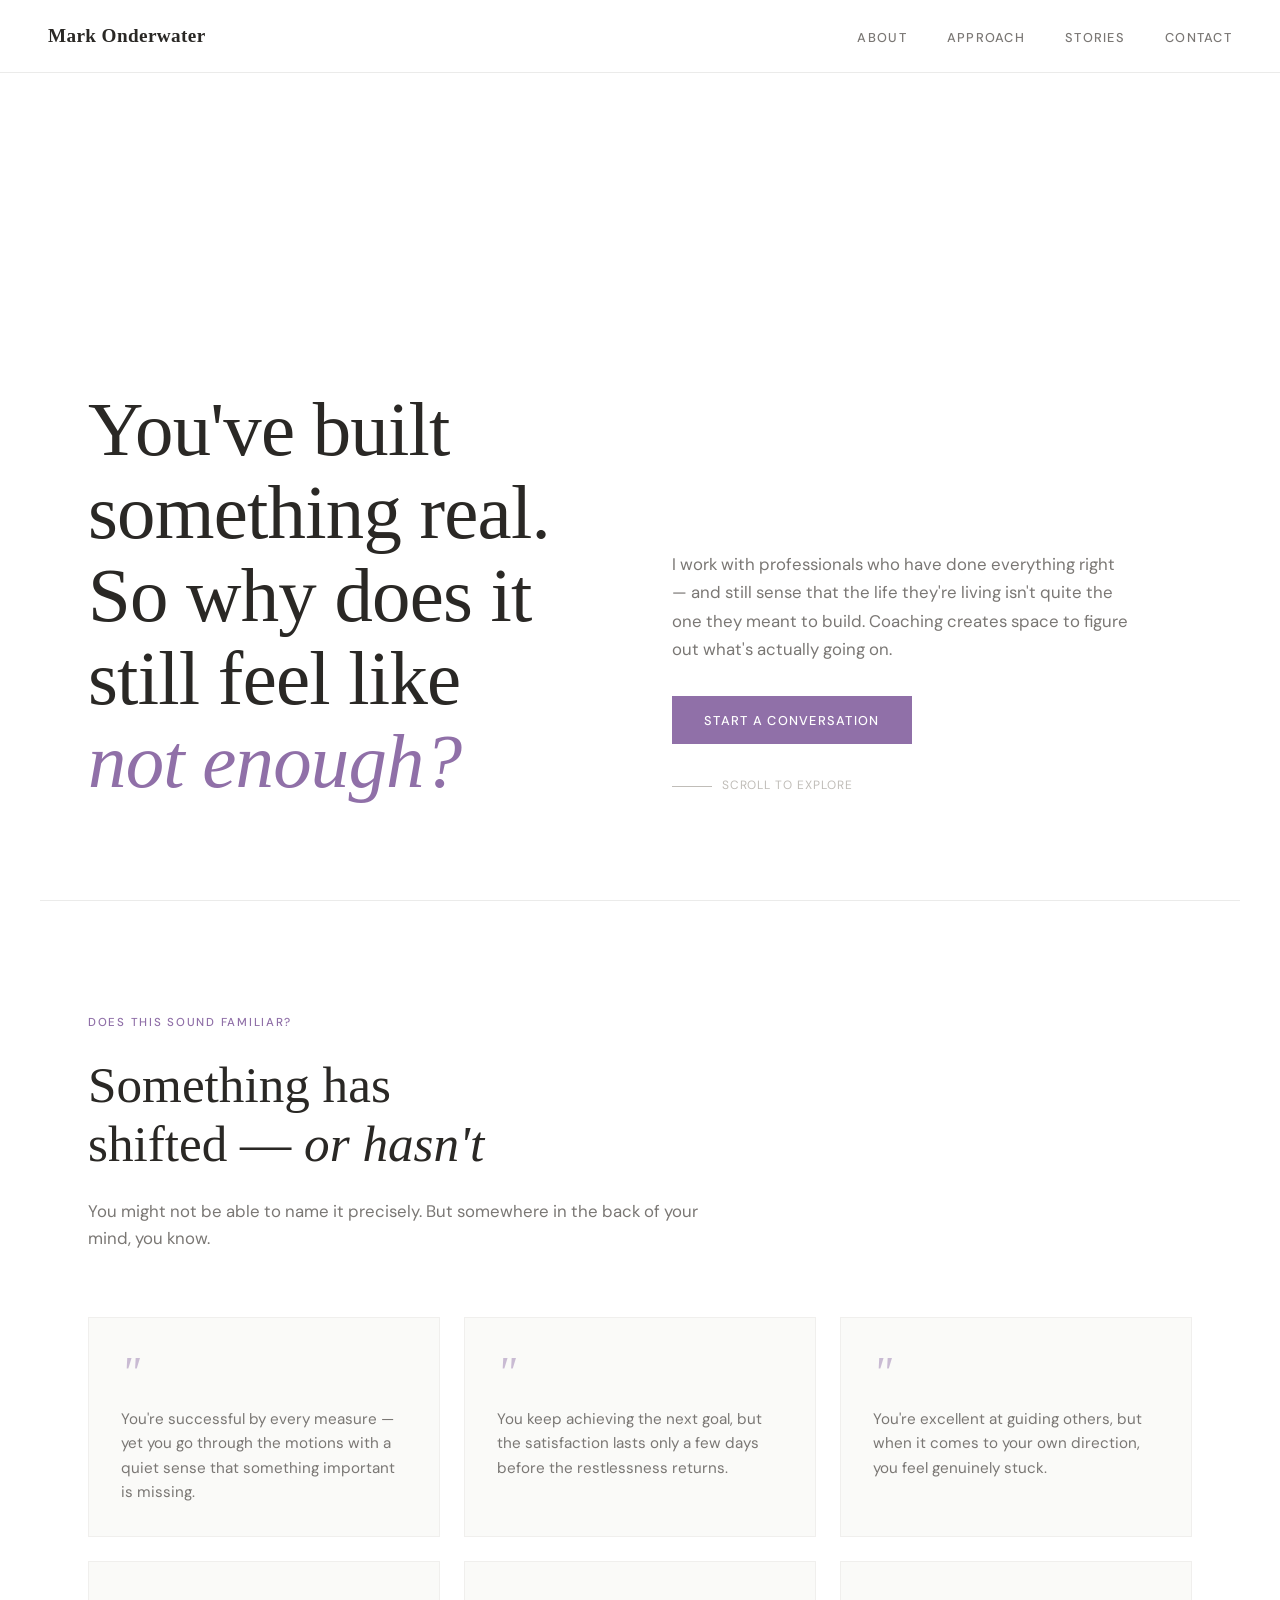
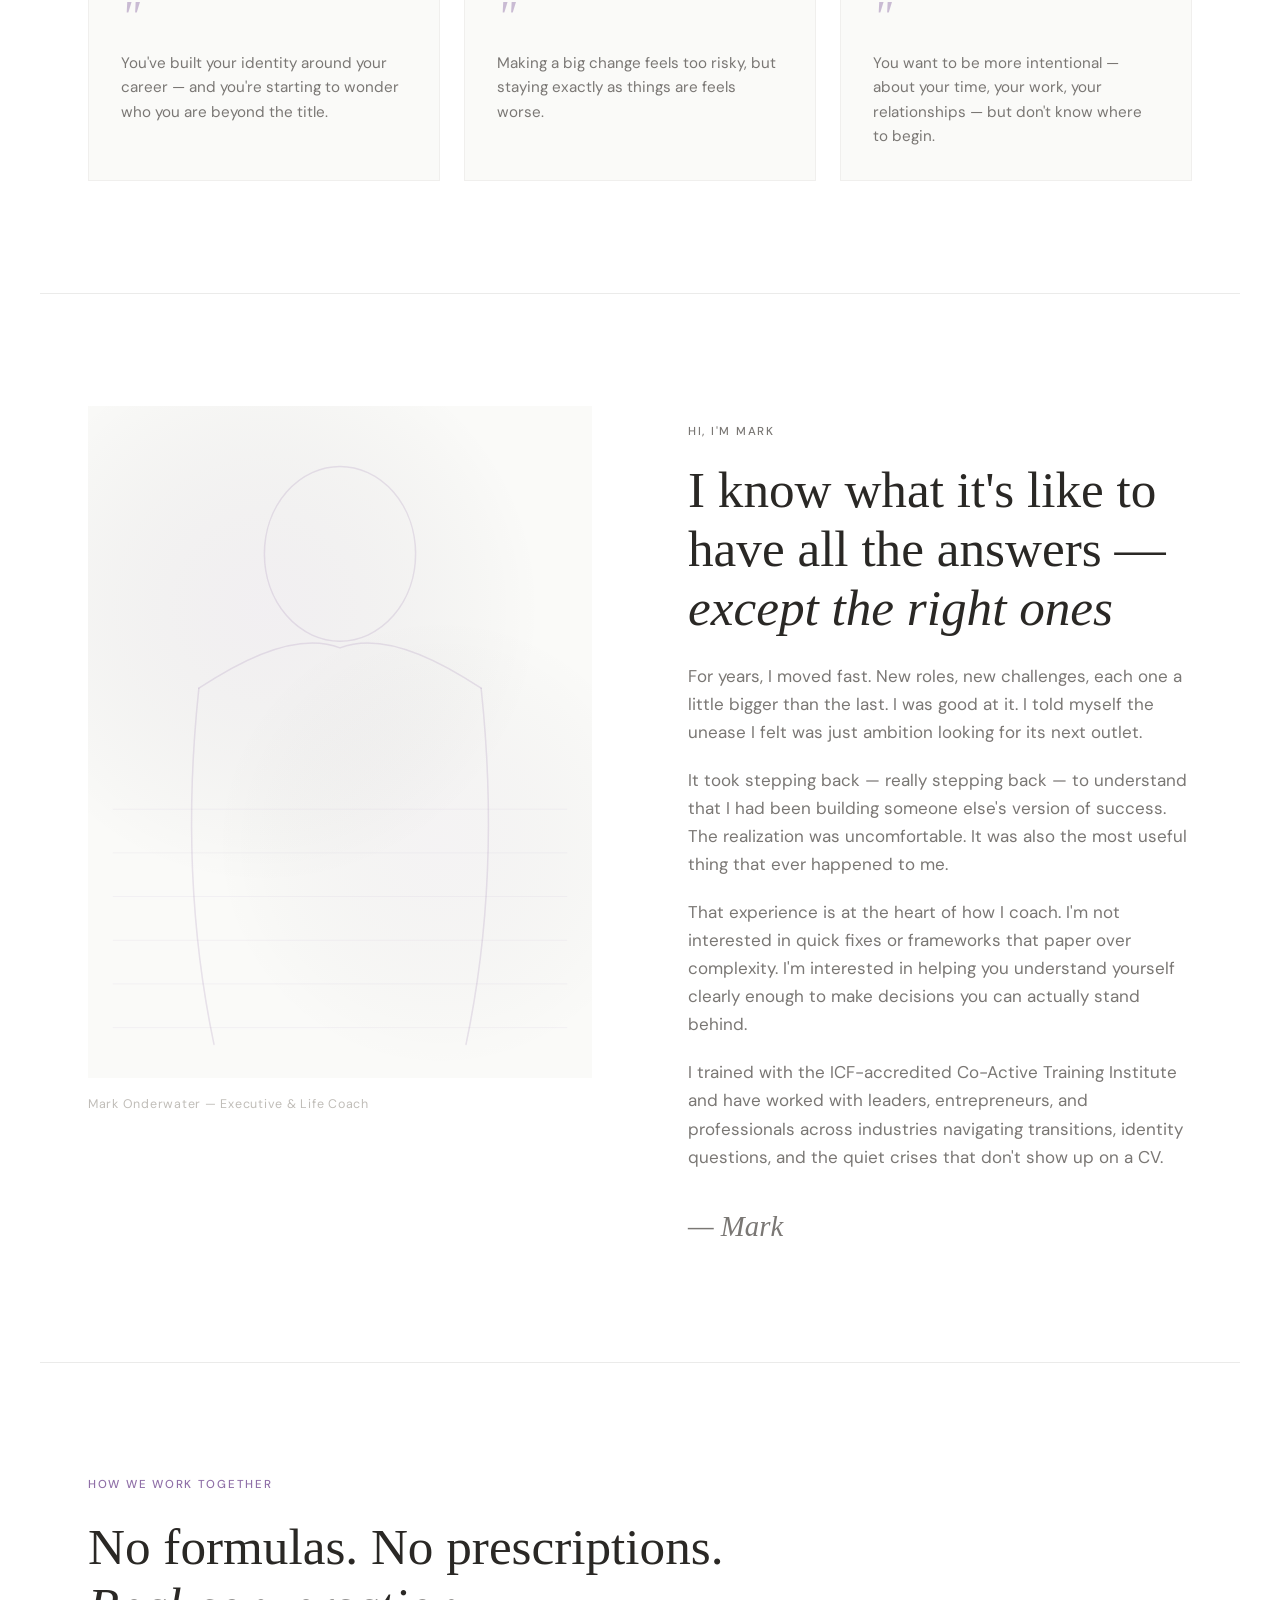
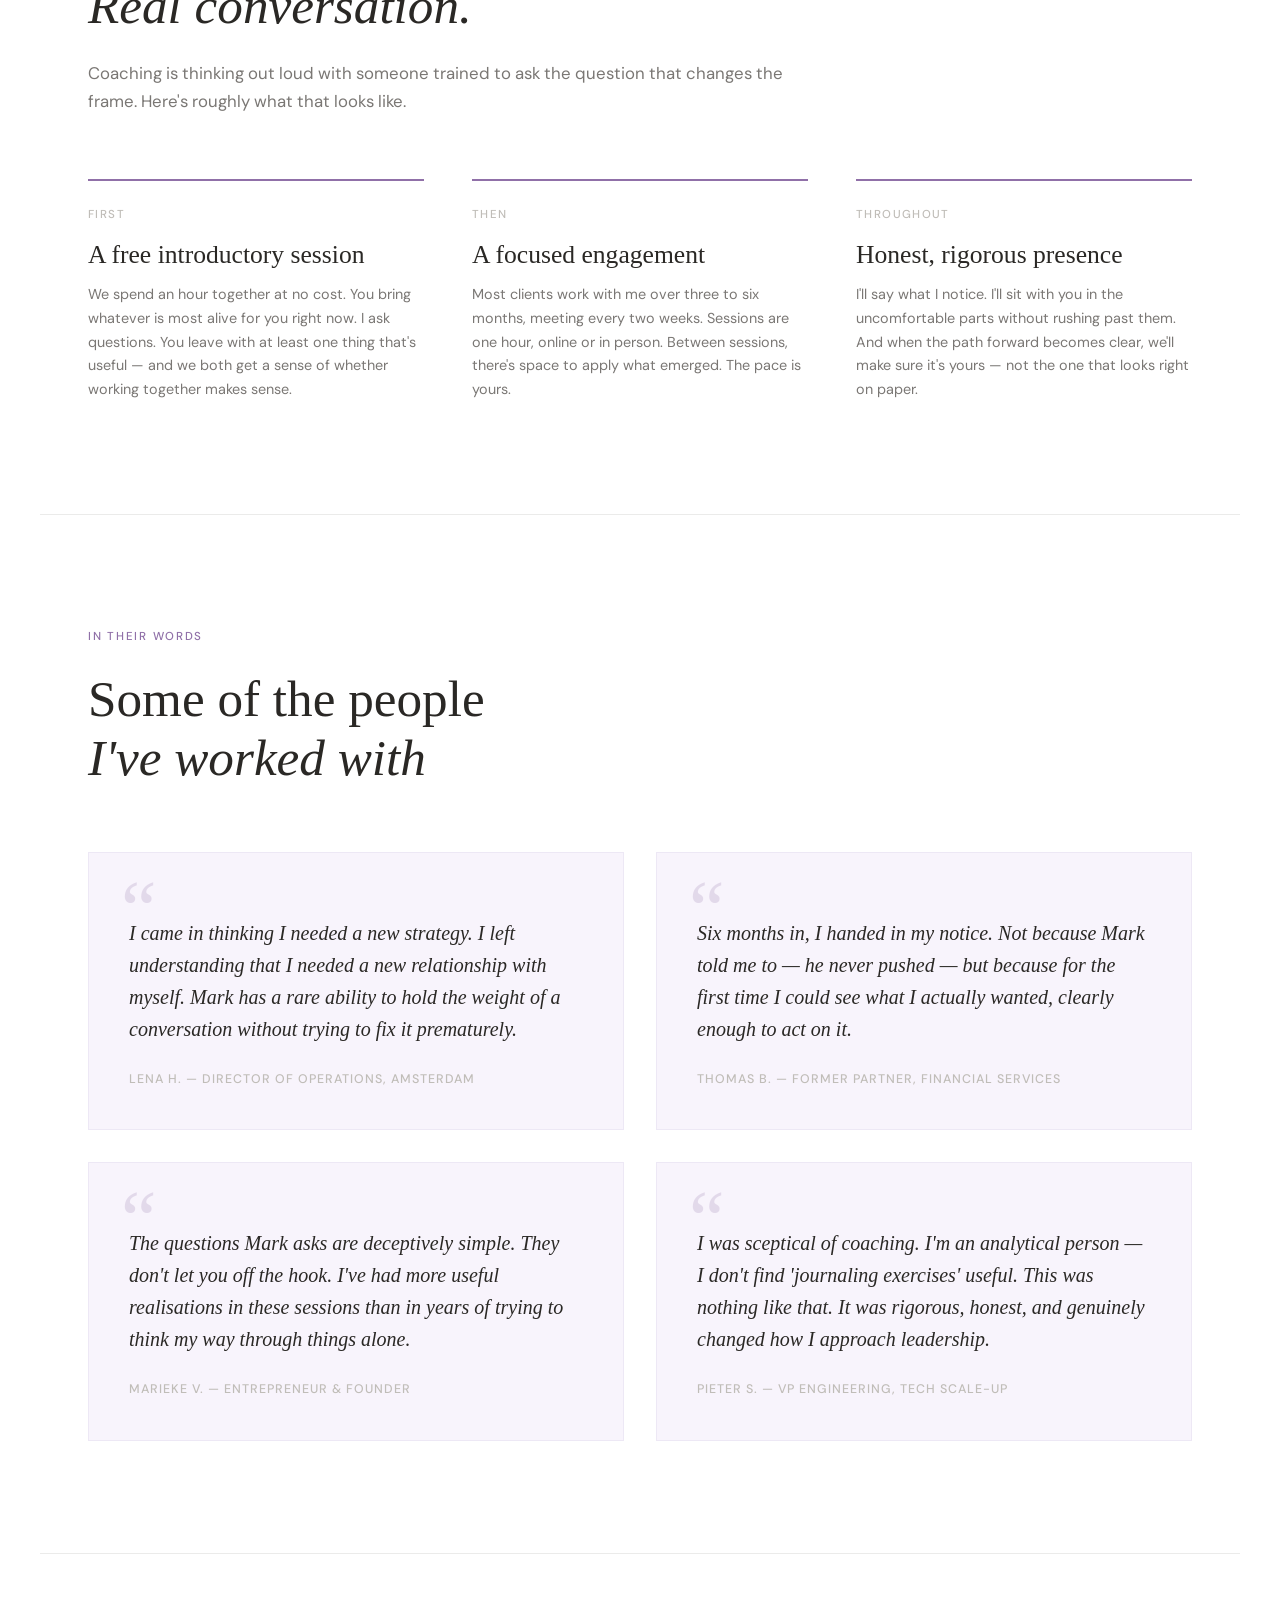
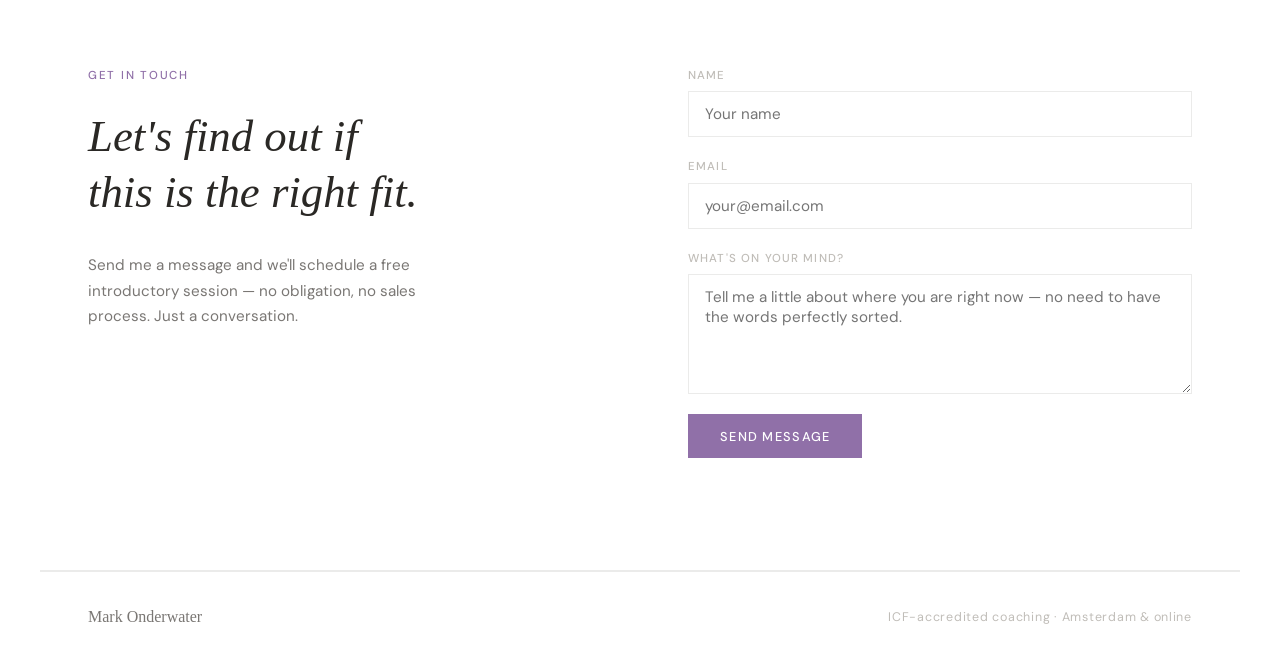
==== index.html @ 304bc6f8 "first version" ====
<!DOCTYPE html>
<html lang="en">
<head>
  <meta charset="UTF-8">
  <meta name="viewport" content="width=device-width, initial-scale=1.0">
  <title>Mark Onderwater Coaching</title>
  <link rel="preconnect" href="https://fonts.googleapis.com">
  <link rel="preconnect" href="https://fonts.gstatic.com" crossorigin>
  <link rel="stylesheet" href="https://fonts.googleapis.com/css2?family=Cormorant+Garant:ital,wght@0,400;0,500;0,600;1,400;1,600&family=DM+Sans:wght@300;400;500&display=swap">

  <style>
    :root {
      --bg: #FFFFFF;
      --surface: #FFFFFF;
      --text: #2A2825;
      --text-soft: #7A7774;
      --muted: #C0BDB8;
      --accent: #9070A8;
      --accent-pale: #F8F4FC;
      --rule: #EBEBEA;
      --card-bg: #FAFAF8;
    }

    @media (prefers-color-scheme: dark) {
      :root:not([data-theme="light"]) {
        --bg: #17141A;
        --surface: #201C25;
        --text: #F0EDE8;
        --text-soft: #B8B4B0;
        --muted: #7A7680;
        --accent: #B08EC8;
        --accent-pale: #2A2030;
        --rule: #302C36;
        --card-bg: #211D26;
      }
    }

    :root[data-theme="dark"] {
      --bg: #17141A;
      --surface: #201C25;
      --text: #F0EDE8;
      --text-soft: #B8B4B0;
      --muted: #7A7680;
      --accent: #B08EC8;
      --accent-pale: #2A2030;
      --rule: #302C36;
      --card-bg: #211D26;
    }

    *, *::before, *::after { box-sizing: border-box; margin: 0; padding: 0; }

    html { scroll-behavior: smooth; }

    body {
      background: var(--bg);
      color: var(--text);
      font-family: 'DM Sans', system-ui, sans-serif;
      font-size: 17px;
      line-height: 1.65;
      -webkit-font-smoothing: antialiased;
    }

    /* ── Nav ── */
    nav {
      position: fixed;
      top: 0; left: 0; right: 0;
      z-index: 100;
      padding: 1.25rem 3rem;
      display: flex;
      align-items: center;
      justify-content: space-between;
      background: var(--bg);
      border-bottom: 1px solid var(--rule);
    }

    .nav-logo {
      font-family: 'Cormorant Garant', Georgia, serif;
      font-size: 1.2rem;
      font-weight: 600;
      letter-spacing: 0.02em;
      color: var(--text);
      text-decoration: none;
    }

    .nav-links {
      display: flex;
      gap: 2.5rem;
      list-style: none;
    }

    .nav-links a {
      font-size: 0.8rem;
      font-weight: 500;
      letter-spacing: 0.1em;
      text-transform: uppercase;
      color: var(--text-soft);
      text-decoration: none;
      transition: color 0.2s;
    }

    .nav-links a:hover { color: var(--accent); }

    /* ── Hero ── */
    .hero {
      min-height: 100vh;
      padding: 12rem 3rem 6rem;
      display: grid;
      grid-template-columns: 1fr 1fr;
      gap: 4rem;
      align-items: end;
      max-width: 1200px;
      margin: 0 auto;
    }

    .hero-headline {
      font-family: 'Cormorant Garant', Georgia, serif;
      font-size: clamp(3rem, 6vw, 5.5rem);
      font-weight: 400;
      line-height: 1.08;
      letter-spacing: -0.01em;
      text-wrap: balance;
      color: var(--text);
    }

    .hero-headline em {
      font-style: italic;
      color: var(--accent);
    }

    .hero-right {
      display: flex;
      flex-direction: column;
      gap: 2rem;
      padding-bottom: 0.5rem;
    }

    .hero-sub {
      font-size: 1.05rem;
      color: var(--text-soft);
      line-height: 1.7;
      max-width: 38ch;
    }

    .btn-primary {
      display: inline-block;
      background: var(--accent);
      color: #fff;
      padding: 0.85rem 2rem;
      font-family: 'DM Sans', sans-serif;
      font-size: 0.8rem;
      font-weight: 500;
      letter-spacing: 0.1em;
      text-transform: uppercase;
      text-decoration: none;
      border: none;
      cursor: pointer;
      transition: opacity 0.2s;
      align-self: flex-start;
    }

    .btn-primary:hover { opacity: 0.85; }

    .scroll-hint {
      font-size: 0.75rem;
      letter-spacing: 0.08em;
      text-transform: uppercase;
      color: var(--muted);
      display: flex;
      align-items: center;
      gap: 0.6rem;
    }

    .scroll-hint::before {
      content: '';
      display: block;
      width: 40px;
      height: 1px;
      background: var(--muted);
    }

    /* ── Section shell ── */
    .section {
      max-width: 1200px;
      margin: 0 auto;
      padding: 7rem 3rem;
    }

    .section-rule {
      width: 100%;
      height: 1px;
      background: var(--rule);
      max-width: 1200px;
      margin: 0 auto;
    }

    .eyebrow {
      font-size: 0.72rem;
      font-weight: 500;
      letter-spacing: 0.15em;
      text-transform: uppercase;
      color: var(--accent);
      margin-bottom: 1.5rem;
    }

    .section-title {
      font-family: 'Cormorant Garant', Georgia, serif;
      font-size: clamp(2.2rem, 4vw, 3.6rem);
      font-weight: 400;
      line-height: 1.15;
      text-wrap: balance;
      margin-bottom: 1.5rem;
    }

    .section-title em { font-style: italic; }

    /* ── Recognition cards ── */
    .recognition-intro {
      max-width: 54ch;
      margin-bottom: 4rem;
    }

    .recognition-intro p {
      color: var(--text-soft);
      font-size: 1.05rem;
    }

    .cards-grid {
      display: grid;
      grid-template-columns: repeat(3, 1fr);
      gap: 1.5rem;
    }

    .card {
      background: var(--card-bg);
      border: 1px solid #F0EFED;
      padding: 2rem;
      display: flex;
      flex-direction: column;
      gap: 0.75rem;
    }

    .card-mark {
      font-family: 'Cormorant Garant', Georgia, serif;
      font-size: 2.8rem;
      font-weight: 400;
      font-style: italic;
      color: var(--accent);
      line-height: 1;
      opacity: 0.45;
      user-select: none;
    }

    .card-text {
      font-size: 0.95rem;
      color: var(--text-soft);
      line-height: 1.6;
    }

    /* ── About ── */
    .about-grid {
      display: grid;
      grid-template-columns: 1fr 1fr;
      gap: 6rem;
      align-items: start;
    }

    .about-image-wrap { position: relative; }

    .about-image-block {
      width: 100%;
      aspect-ratio: 3 / 4;
      background: var(--surface);
      position: relative;
      overflow: hidden;
    }

    .about-canvas { width: 100%; height: 100%; }

    .about-image-caption {
      font-size: 0.78rem;
      letter-spacing: 0.06em;
      color: var(--muted);
      margin-top: 1rem;
    }

    .about-body { padding-top: 1rem; }

    .about-body p {
      color: var(--text-soft);
      margin-bottom: 1.25rem;
    }

    .about-body p:last-child { margin-bottom: 0; }

    .about-signature {
      font-family: 'Cormorant Garant', Georgia, serif;
      font-size: 1.8rem;
      font-style: italic;
      color: var(--accent);
      margin-top: 2rem;
    }

    /* ── Approach ── */
    .approach-lead {
      max-width: 58ch;
      margin-bottom: 4rem;
    }

    .approach-lead p { color: var(--text-soft); font-size: 1.05rem; }

    .steps {
      display: grid;
      grid-template-columns: repeat(3, 1fr);
      gap: 3rem;
      margin-top: 3rem;
    }

    .step {
      border-top: 2px solid var(--accent);
      padding-top: 1.5rem;
    }

    .step-label {
      font-size: 0.72rem;
      font-weight: 500;
      letter-spacing: 0.12em;
      text-transform: uppercase;
      color: var(--muted);
      margin-bottom: 1rem;
    }

    .step-title {
      font-family: 'Cormorant Garant', Georgia, serif;
      font-size: 1.6rem;
      font-weight: 500;
      line-height: 1.2;
      margin-bottom: 0.75rem;
      text-wrap: balance;
    }

    .step-desc {
      font-size: 0.9rem;
      color: var(--text-soft);
      line-height: 1.65;
    }

    /* ── Testimonials ── */
    .testimonials-grid {
      display: grid;
      grid-template-columns: 1fr 1fr;
      gap: 2rem;
      margin-top: 4rem;
    }

    .testimonial {
      padding: 2.5rem;
      background: var(--accent-pale);
      border: 1px solid #EDE8F5;
      position: relative;
    }

    .testimonial::before {
      content: '\201C';
      font-family: 'Cormorant Garant', Georgia, serif;
      font-size: 5rem;
      line-height: 1;
      color: var(--accent);
      opacity: 0.2;
      position: absolute;
      top: 1rem;
      left: 2rem;
    }

    .testimonial-text {
      font-family: 'Cormorant Garant', Georgia, serif;
      font-size: 1.25rem;
      font-style: italic;
      line-height: 1.6;
      color: var(--text);
      margin-bottom: 1.5rem;
      padding-top: 1.5rem;
    }

    .testimonial-author {
      font-size: 0.78rem;
      font-weight: 500;
      letter-spacing: 0.08em;
      text-transform: uppercase;
      color: var(--muted);
    }

    /* ── Contact ── */
    .contact-wrap {
      display: grid;
      grid-template-columns: 1fr 1fr;
      gap: 6rem;
      align-items: start;
    }

    .contact-tagline {
      font-family: 'Cormorant Garant', Georgia, serif;
      font-size: clamp(2rem, 3.5vw, 3rem);
      font-weight: 400;
      font-style: italic;
      line-height: 1.25;
      text-wrap: balance;
    }

    .contact-form {
      display: flex;
      flex-direction: column;
      gap: 1.25rem;
    }

    .form-field {
      display: flex;
      flex-direction: column;
      gap: 0.4rem;
    }

    .form-label {
      font-size: 0.72rem;
      font-weight: 500;
      letter-spacing: 0.1em;
      text-transform: uppercase;
      color: var(--muted);
    }

    .form-input, .form-textarea {
      background: var(--surface);
      border: 1px solid var(--rule);
      color: var(--text);
      font-family: 'DM Sans', sans-serif;
      font-size: 0.95rem;
      padding: 0.75rem 1rem;
      width: 100%;
      outline: none;
      transition: border-color 0.2s;
      border-radius: 0;
      appearance: none;
    }

    .form-input:focus, .form-textarea:focus {
      border-color: var(--accent);
    }

    .form-textarea { resize: vertical; min-height: 120px; }

    /* ── Footer ── */
    footer {
      padding: 2rem 3rem;
      border-top: 1px solid var(--rule);
      display: flex;
      justify-content: space-between;
      align-items: center;
      max-width: 1200px;
      margin: 0 auto;
    }

    .footer-name {
      font-family: 'Cormorant Garant', Georgia, serif;
      font-size: 1rem;
      font-weight: 500;
      color: var(--text-soft);
    }

    .footer-tagline {
      font-size: 0.78rem;
      letter-spacing: 0.06em;
      color: var(--muted);
    }

    /* ── Responsive ── */
    @media (max-width: 800px) {
      nav { padding: 1rem 1.5rem; }
      .nav-links { display: none; }
      .hero { grid-template-columns: 1fr; padding: 9rem 1.5rem 4rem; min-height: auto; gap: 2.5rem; }
      .hero-right { padding-bottom: 0; }
      .hero-sub { max-width: none; }
      .section { padding: 5rem 1.5rem; }
      .cards-grid { grid-template-columns: 1fr; }
      .about-grid { grid-template-columns: 1fr; gap: 3rem; }
      .steps { grid-template-columns: 1fr; gap: 2rem; }
      .testimonials-grid { grid-template-columns: 1fr; }
      .contact-wrap { grid-template-columns: 1fr; gap: 3rem; }
      footer { flex-direction: column; gap: 0.5rem; text-align: center; padding: 2rem 1.5rem; }
    }

    @media (prefers-reduced-motion: reduce) {
      * { transition: none !important; }
    }
  </style>
</head>
<body>

<!-- Nav -->
<nav>
  <a href="#" class="nav-logo">Mark Onderwater</a>
  <ul class="nav-links">
    <li><a href="#about">About</a></li>
    <li><a href="#approach">Approach</a></li>
    <li><a href="#testimonials">Stories</a></li>
    <li><a href="#contact">Contact</a></li>
  </ul>
</nav>

<!-- Hero -->
<section>
  <div class="hero">
    <h1 class="hero-headline">
      You've built something real.<br>
      So why does it still feel like<br>
      <em>not enough?</em>
    </h1>
    <div class="hero-right">
      <p class="hero-sub">
        I work with professionals who have done everything right — and still sense
        that the life they're living isn't quite the one they meant to build.
        Coaching creates space to figure out what's actually going on.
      </p>
      <a href="#contact" class="btn-primary">Start a conversation</a>
      <span class="scroll-hint">Scroll to explore</span>
    </div>
  </div>
</section>

<div class="section-rule"></div>

<!-- Recognition -->
<section class="section" id="recognition">
  <p class="eyebrow">Does this sound familiar?</p>
  <div class="recognition-intro">
    <h2 class="section-title">Something has shifted — <em>or hasn't</em></h2>
    <p>You might not be able to name it precisely. But somewhere in the back of your mind, you know.</p>
  </div>

  <div class="cards-grid">
    <div class="card">
      <span class="card-mark">"</span>
      <p class="card-text">You're successful by every measure — yet you go through the motions with a quiet sense that something important is missing.</p>
    </div>
    <div class="card">
      <span class="card-mark">"</span>
      <p class="card-text">You keep achieving the next goal, but the satisfaction lasts only a few days before the restlessness returns.</p>
    </div>
    <div class="card">
      <span class="card-mark">"</span>
      <p class="card-text">You're excellent at guiding others, but when it comes to your own direction, you feel genuinely stuck.</p>
    </div>
    <div class="card">
      <span class="card-mark">"</span>
      <p class="card-text">You've built your identity around your career — and you're starting to wonder who you are beyond the title.</p>
    </div>
    <div class="card">
      <span class="card-mark">"</span>
      <p class="card-text">Making a big change feels too risky, but staying exactly as things are feels worse.</p>
    </div>
    <div class="card">
      <span class="card-mark">"</span>
      <p class="card-text">You want to be more intentional — about your time, your work, your relationships — but don't know where to begin.</p>
    </div>
  </div>
</section>

<div class="section-rule"></div>

<!-- About -->
<section class="section" id="about">
  <div class="about-grid">
    <div class="about-image-wrap">
      <div class="about-image-block">
        <canvas class="about-canvas" id="portraitCanvas"></canvas>
      </div>
      <p class="about-image-caption">Mark Onderwater — Executive &amp; Life Coach</p>
    </div>

    <div class="about-body">
      <p class="eyebrow">Hi, I'm Mark</p>
      <h2 class="section-title">I know what it's like to have all the answers — <em>except the right ones</em></h2>

      <p>For years, I moved fast. New roles, new challenges, each one a little bigger than the last. I was good at it. I told myself the unease I felt was just ambition looking for its next outlet.</p>

      <p>It took stepping back — really stepping back — to understand that I had been building someone else's version of success. The realization was uncomfortable. It was also the most useful thing that ever happened to me.</p>

      <p>That experience is at the heart of how I coach. I'm not interested in quick fixes or frameworks that paper over complexity. I'm interested in helping you understand yourself clearly enough to make decisions you can actually stand behind.</p>

      <p>I trained with the ICF-accredited Co-Active Training Institute and have worked with leaders, entrepreneurs, and professionals across industries navigating transitions, identity questions, and the quiet crises that don't show up on a CV.</p>

      <p class="about-signature">— Mark</p>
    </div>
  </div>
</section>

<div class="section-rule"></div>

<!-- Approach -->
<section class="section" id="approach">
  <p class="eyebrow">How we work together</p>
  <div class="approach-lead">
    <h2 class="section-title">No formulas. No prescriptions. <em>Real conversation.</em></h2>
    <p>Coaching is thinking out loud with someone trained to ask the question that changes the frame. Here's roughly what that looks like.</p>
  </div>

  <div class="steps">
    <div class="step">
      <p class="step-label">First</p>
      <h3 class="step-title">A free introductory session</h3>
      <p class="step-desc">We spend an hour together at no cost. You bring whatever is most alive for you right now. I ask questions. You leave with at least one thing that's useful — and we both get a sense of whether working together makes sense.</p>
    </div>
    <div class="step">
      <p class="step-label">Then</p>
      <h3 class="step-title">A focused engagement</h3>
      <p class="step-desc">Most clients work with me over three to six months, meeting every two weeks. Sessions are one hour, online or in person. Between sessions, there's space to apply what emerged. The pace is yours.</p>
    </div>
    <div class="step">
      <p class="step-label">Throughout</p>
      <h3 class="step-title">Honest, rigorous presence</h3>
      <p class="step-desc">I'll say what I notice. I'll sit with you in the uncomfortable parts without rushing past them. And when the path forward becomes clear, we'll make sure it's yours — not the one that looks right on paper.</p>
    </div>
  </div>
</section>

<div class="section-rule"></div>

<!-- Testimonials -->
<section class="section" id="testimonials">
  <p class="eyebrow">In their words</p>
  <h2 class="section-title">Some of the people<br><em>I've worked with</em></h2>

  <div class="testimonials-grid">
    <div class="testimonial">
      <p class="testimonial-text">I came in thinking I needed a new strategy. I left understanding that I needed a new relationship with myself. Mark has a rare ability to hold the weight of a conversation without trying to fix it prematurely.</p>
      <p class="testimonial-author">Lena H. — Director of Operations, Amsterdam</p>
    </div>
    <div class="testimonial">
      <p class="testimonial-text">Six months in, I handed in my notice. Not because Mark told me to — he never pushed — but because for the first time I could see what I actually wanted, clearly enough to act on it.</p>
      <p class="testimonial-author">Thomas B. — Former Partner, Financial Services</p>
    </div>
    <div class="testimonial">
      <p class="testimonial-text">The questions Mark asks are deceptively simple. They don't let you off the hook. I've had more useful realisations in these sessions than in years of trying to think my way through things alone.</p>
      <p class="testimonial-author">Marieke V. — Entrepreneur &amp; Founder</p>
    </div>
    <div class="testimonial">
      <p class="testimonial-text">I was sceptical of coaching. I'm an analytical person — I don't find 'journaling exercises' useful. This was nothing like that. It was rigorous, honest, and genuinely changed how I approach leadership.</p>
      <p class="testimonial-author">Pieter S. — VP Engineering, Tech Scale-up</p>
    </div>
  </div>
</section>

<div class="section-rule"></div>

<!-- Contact -->
<section class="section" id="contact">
  <div class="contact-wrap">
    <div>
      <p class="eyebrow">Get in touch</p>
      <h2 class="contact-tagline">Let's find out if<br>this is the right fit.</h2>
      <p style="color: var(--text-soft); margin-top: 2rem; font-size: 0.95rem; line-height: 1.7; max-width: 38ch;">
        Send me a message and we'll schedule a free introductory session — no obligation, no sales process.
        Just a conversation.
      </p>
    </div>

    <form class="contact-form" onsubmit="return false;">
      <div class="form-field">
        <label class="form-label" for="name">Name</label>
        <input class="form-input" id="name" type="text" autocomplete="name" placeholder="Your name">
      </div>
      <div class="form-field">
        <label class="form-label" for="email">Email</label>
        <input class="form-input" id="email" type="email" autocomplete="email" placeholder="your@email.com">
      </div>
      <div class="form-field">
        <label class="form-label" for="message">What's on your mind?</label>
        <textarea class="form-textarea" id="message" placeholder="Tell me a little about where you are right now — no need to have the words perfectly sorted."></textarea>
      </div>
      <button type="submit" class="btn-primary">Send message</button>
    </form>
  </div>
</section>

<div class="section-rule"></div>

<footer>
  <span class="footer-name">Mark Onderwater</span>
  <span class="footer-tagline">ICF-accredited coaching · Amsterdam &amp; online</span>
</footer>

<script>
  (function () {
    const canvas = document.getElementById('portraitCanvas');
    if (!canvas) return;
    const ctx = canvas.getContext('2d');

    function resize() {
      const parent = canvas.parentElement;
      canvas.width = parent.clientWidth;
      canvas.height = parent.clientHeight;
      draw();
    }

    function draw() {
      const w = canvas.width, h = canvas.height;
      const isDark = document.documentElement.dataset.theme === 'dark'
        || (!document.documentElement.dataset.theme && window.matchMedia('(prefers-color-scheme: dark)').matches);

      const bg = isDark ? '#201C25' : '#FAFAF8';
      const c1 = isDark ? 'rgba(176,142,200,0.18)' : 'rgba(144,112,168,0.08)';
      const c2 = isDark ? 'rgba(176,142,200,0.08)' : 'rgba(144,112,168,0.05)';
      const stroke = isDark ? 'rgba(176,142,200,0.3)' : 'rgba(144,112,168,0.18)';

      ctx.fillStyle = bg;
      ctx.fillRect(0, 0, w, h);

      const blobs = [
        { x: w * 0.35, y: h * 0.3, r: w * 0.55 },
        { x: w * 0.7, y: h * 0.65, r: w * 0.45 },
      ];

      blobs.forEach((b, i) => {
        const grad = ctx.createRadialGradient(b.x, b.y, 0, b.x, b.y, b.r);
        grad.addColorStop(0, i === 0 ? c1 : c2);
        grad.addColorStop(1, 'transparent');
        ctx.fillStyle = grad;
        ctx.beginPath();
        ctx.arc(b.x, b.y, b.r, 0, Math.PI * 2);
        ctx.fill();
      });

      ctx.strokeStyle = stroke;
      ctx.lineWidth = 1.5;
      ctx.lineCap = 'round';

      const cx = w * 0.5;

      ctx.beginPath();
      ctx.ellipse(cx, h * 0.22, w * 0.15, h * 0.13, 0, 0, Math.PI * 2);
      ctx.stroke();

      ctx.beginPath();
      ctx.moveTo(cx - w * 0.28, h * 0.42);
      ctx.quadraticCurveTo(cx - w * 0.1, h * 0.33, cx, h * 0.36);
      ctx.quadraticCurveTo(cx + w * 0.1, h * 0.33, cx + w * 0.28, h * 0.42);
      ctx.stroke();

      ctx.beginPath();
      ctx.moveTo(cx - w * 0.28, h * 0.42);
      ctx.quadraticCurveTo(cx - w * 0.32, h * 0.7, cx - w * 0.25, h * 0.95);
      ctx.stroke();

      ctx.beginPath();
      ctx.moveTo(cx + w * 0.28, h * 0.42);
      ctx.quadraticCurveTo(cx + w * 0.32, h * 0.7, cx + w * 0.25, h * 0.95);
      ctx.stroke();

      ctx.strokeStyle = isDark ? 'rgba(176,142,200,0.1)' : 'rgba(144,112,168,0.07)';
      ctx.lineWidth = 1;
      for (let i = 0; i < 6; i++) {
        const y = h * 0.6 + i * (h * 0.065);
        ctx.beginPath();
        ctx.moveTo(w * 0.05, y);
        ctx.lineTo(w * 0.95, y);
        ctx.stroke();
      }
    }

    window.matchMedia('(prefers-color-scheme: dark)').addEventListener('change', draw);
    window.addEventListener('resize', resize);
    resize();
  })();
</script>

</body>
</html>
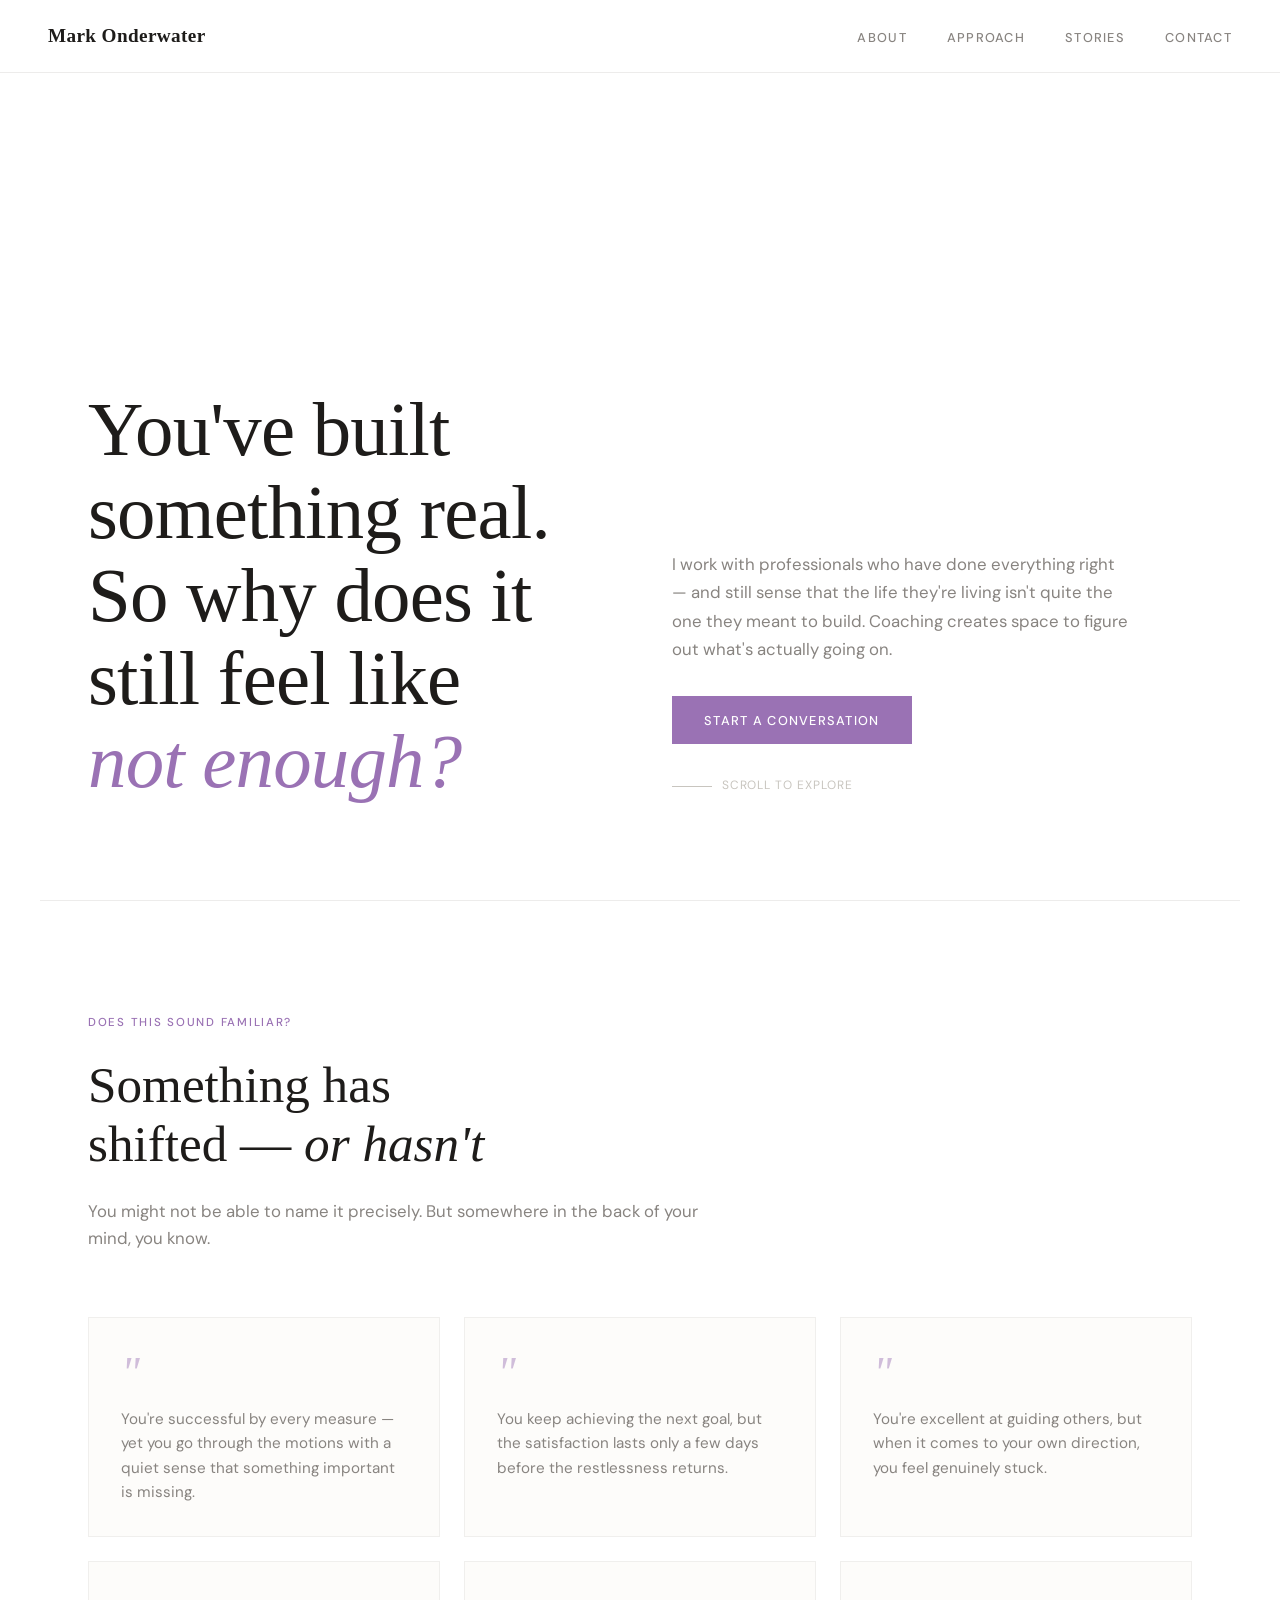
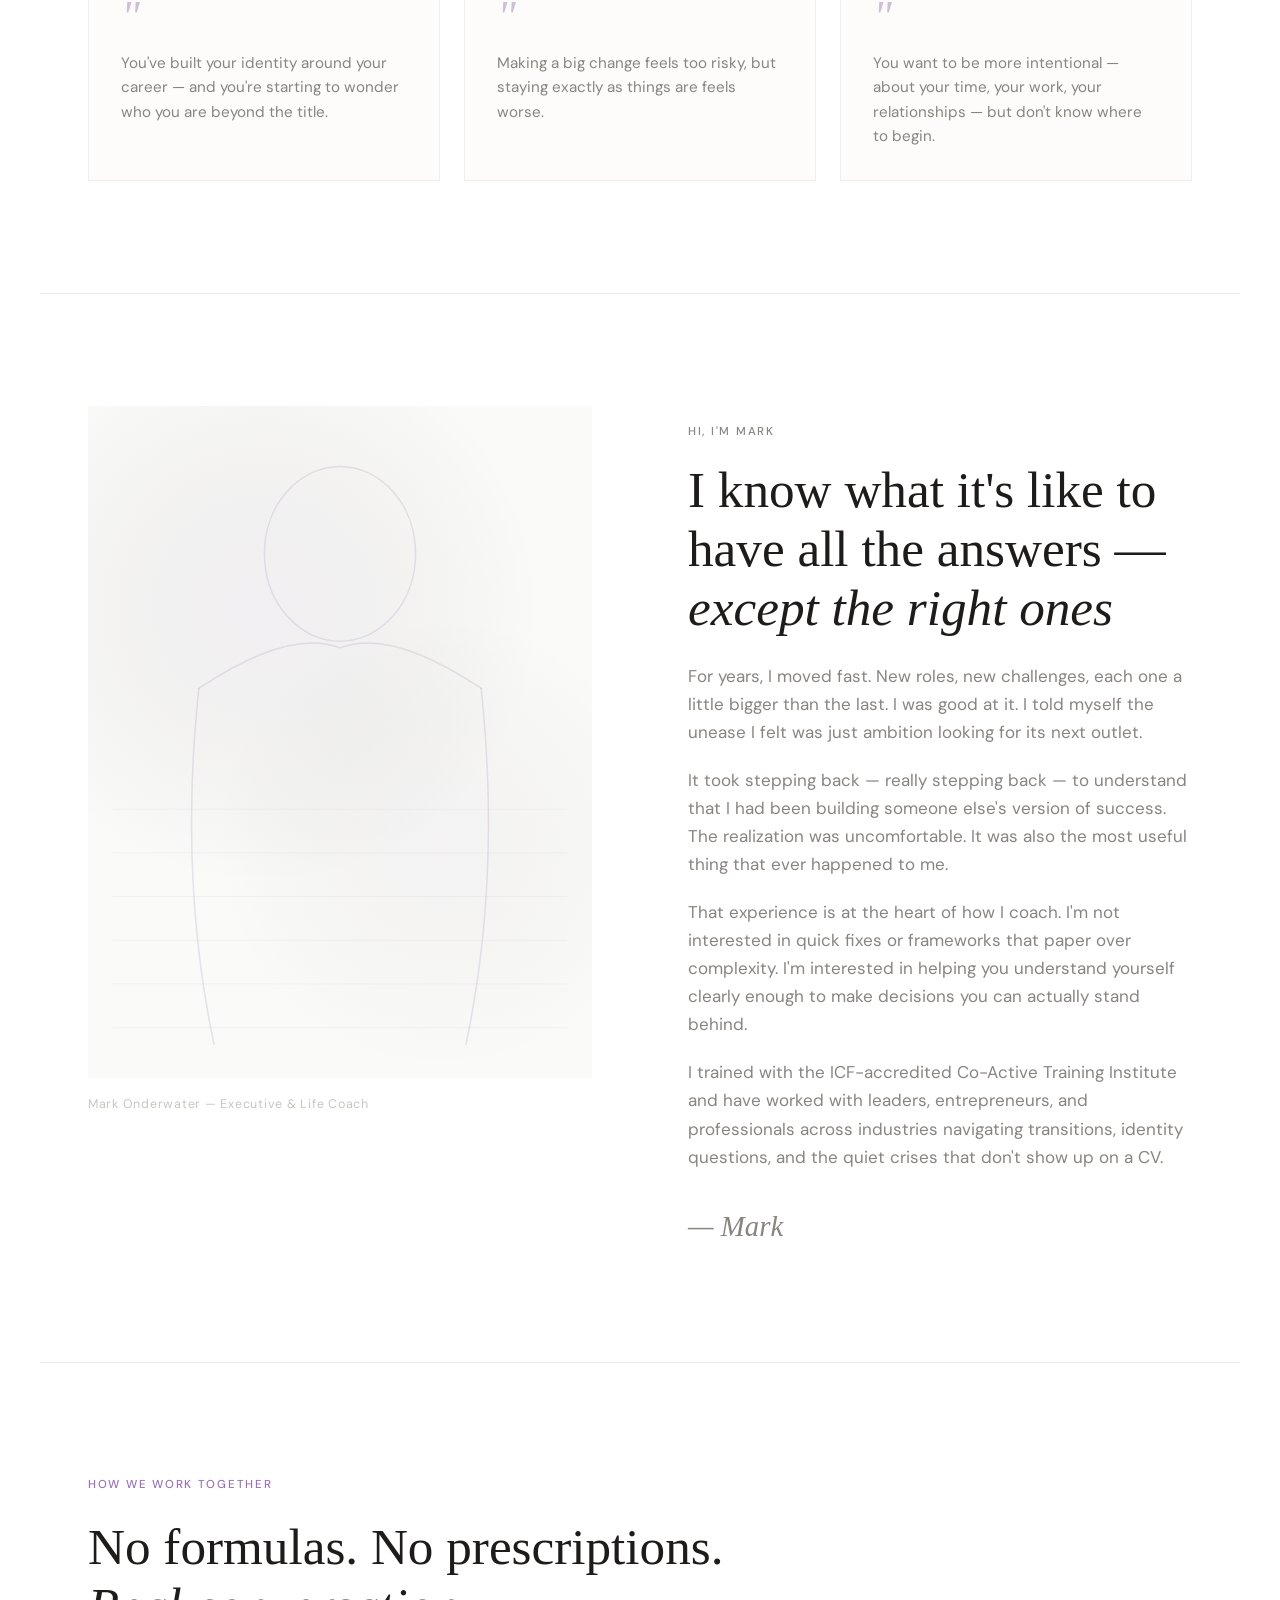
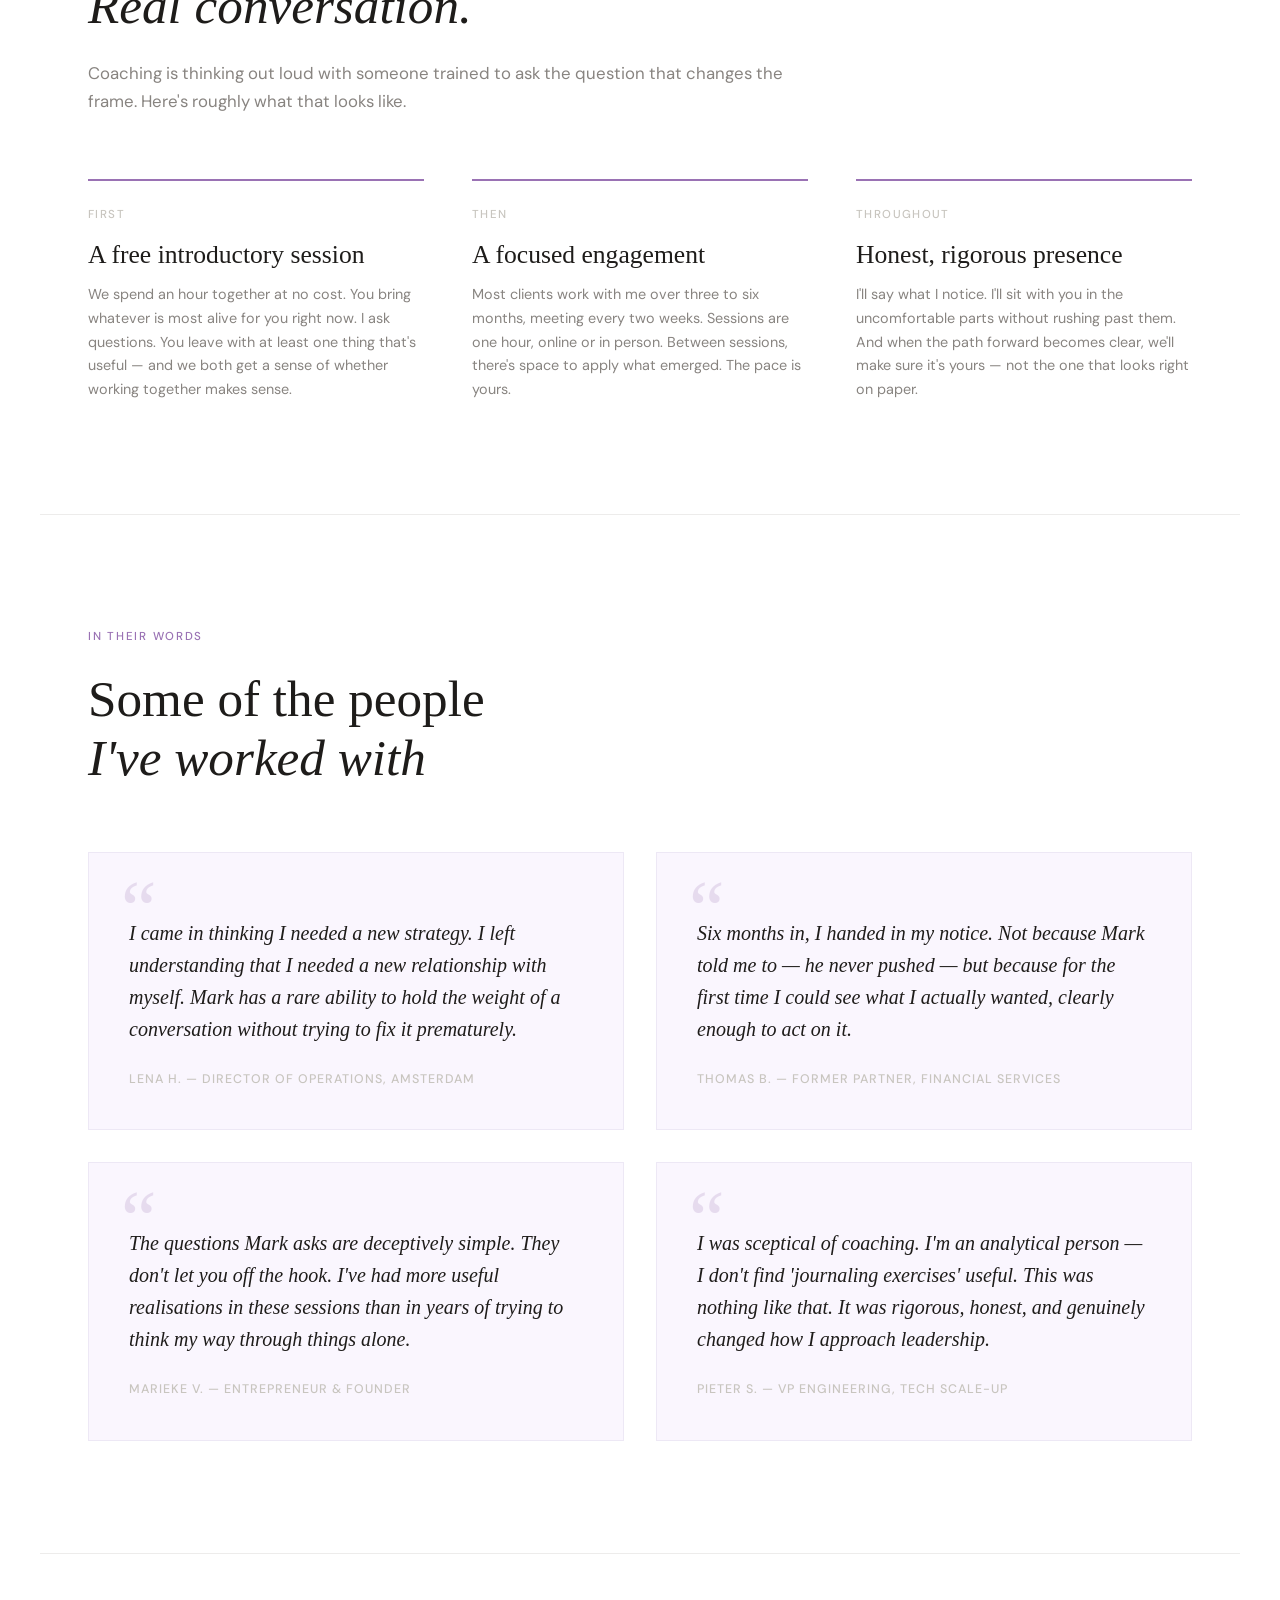
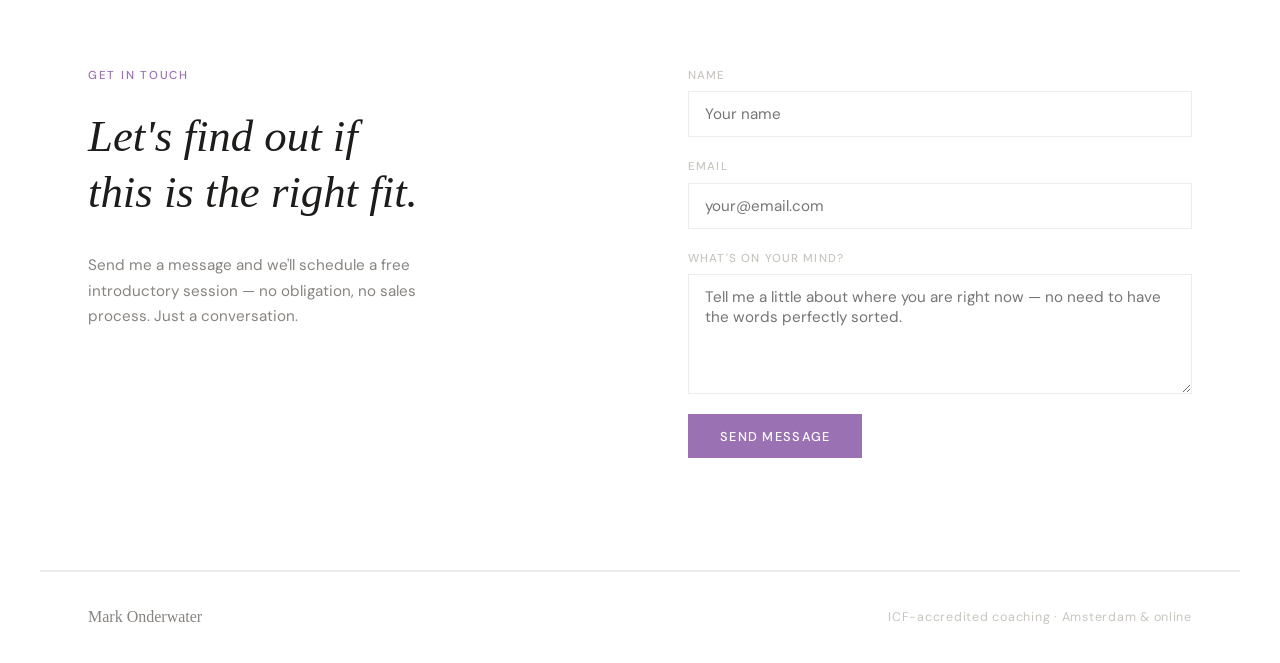
==== commit 1d5212ee: "change" ====
--- a/index.html
+++ b/index.html
@@ -1,5 +1,5 @@
 <!DOCTYPE html>
-<html lang="en">
+<html lang="en" data-theme="light">
 <head>
   <meta charset="UTF-8">
   <meta name="viewport" content="width=device-width, initial-scale=1.0">
@@ -12,15 +12,16 @@
     :root {
       --bg: #FFFFFF;
       --surface: #FFFFFF;
-      --text: #2A2825;
-      --text-soft: #7A7774;
-      --muted: #C0BDB8;
-      --accent: #9070A8;
-      --accent-pale: #F8F4FC;
-      --rule: #EBEBEA;
-      --card-bg: #FAFAF8;
-    }
-
+      --text: #1E1C1A;
+      --text-soft: #888480;
+      --muted: #C8C5BF;
+      --accent: #9A72B4;
+      --accent-pale: #FAF6FE;
+      --rule: #EDECEB;
+      --card-bg: #FDFCFA;
+    }
+
+    
     @media (prefers-color-scheme: dark) {
       :root:not([data-theme="light"]) {
         --bg: #17141A;
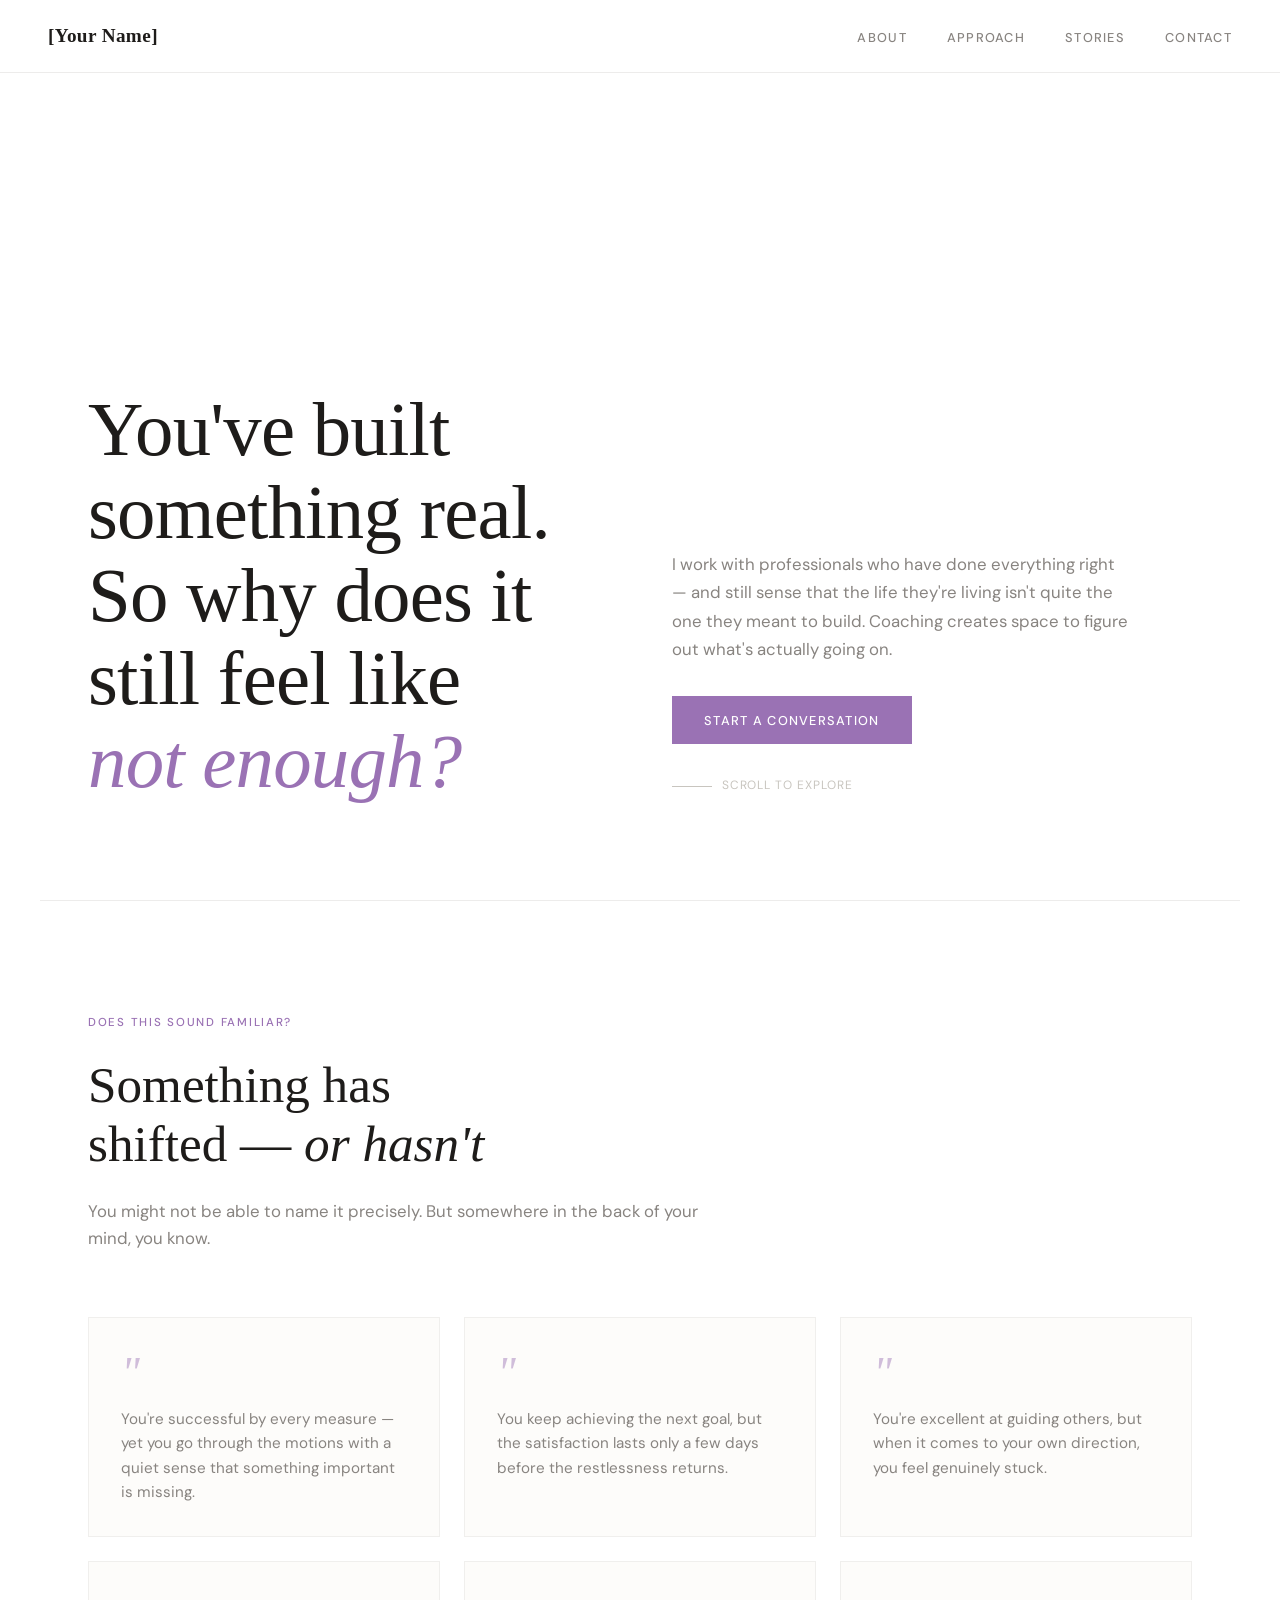
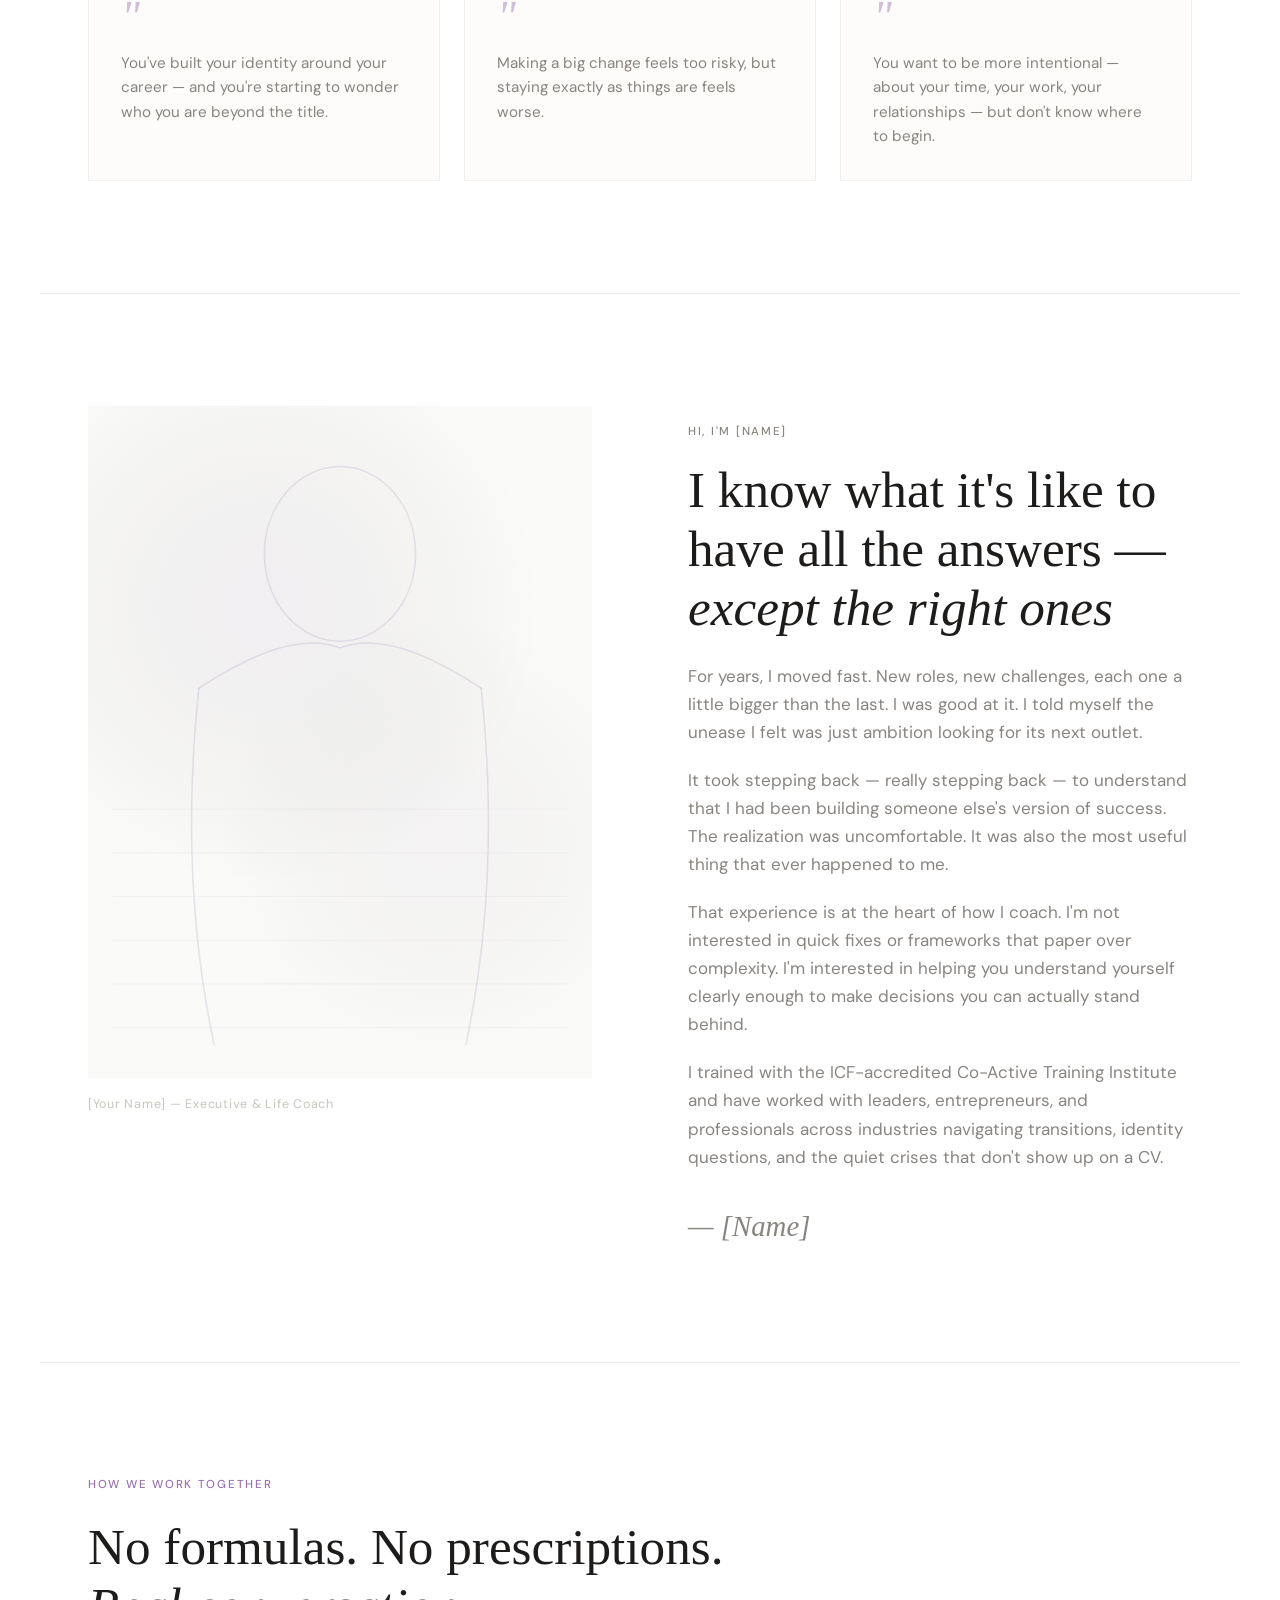
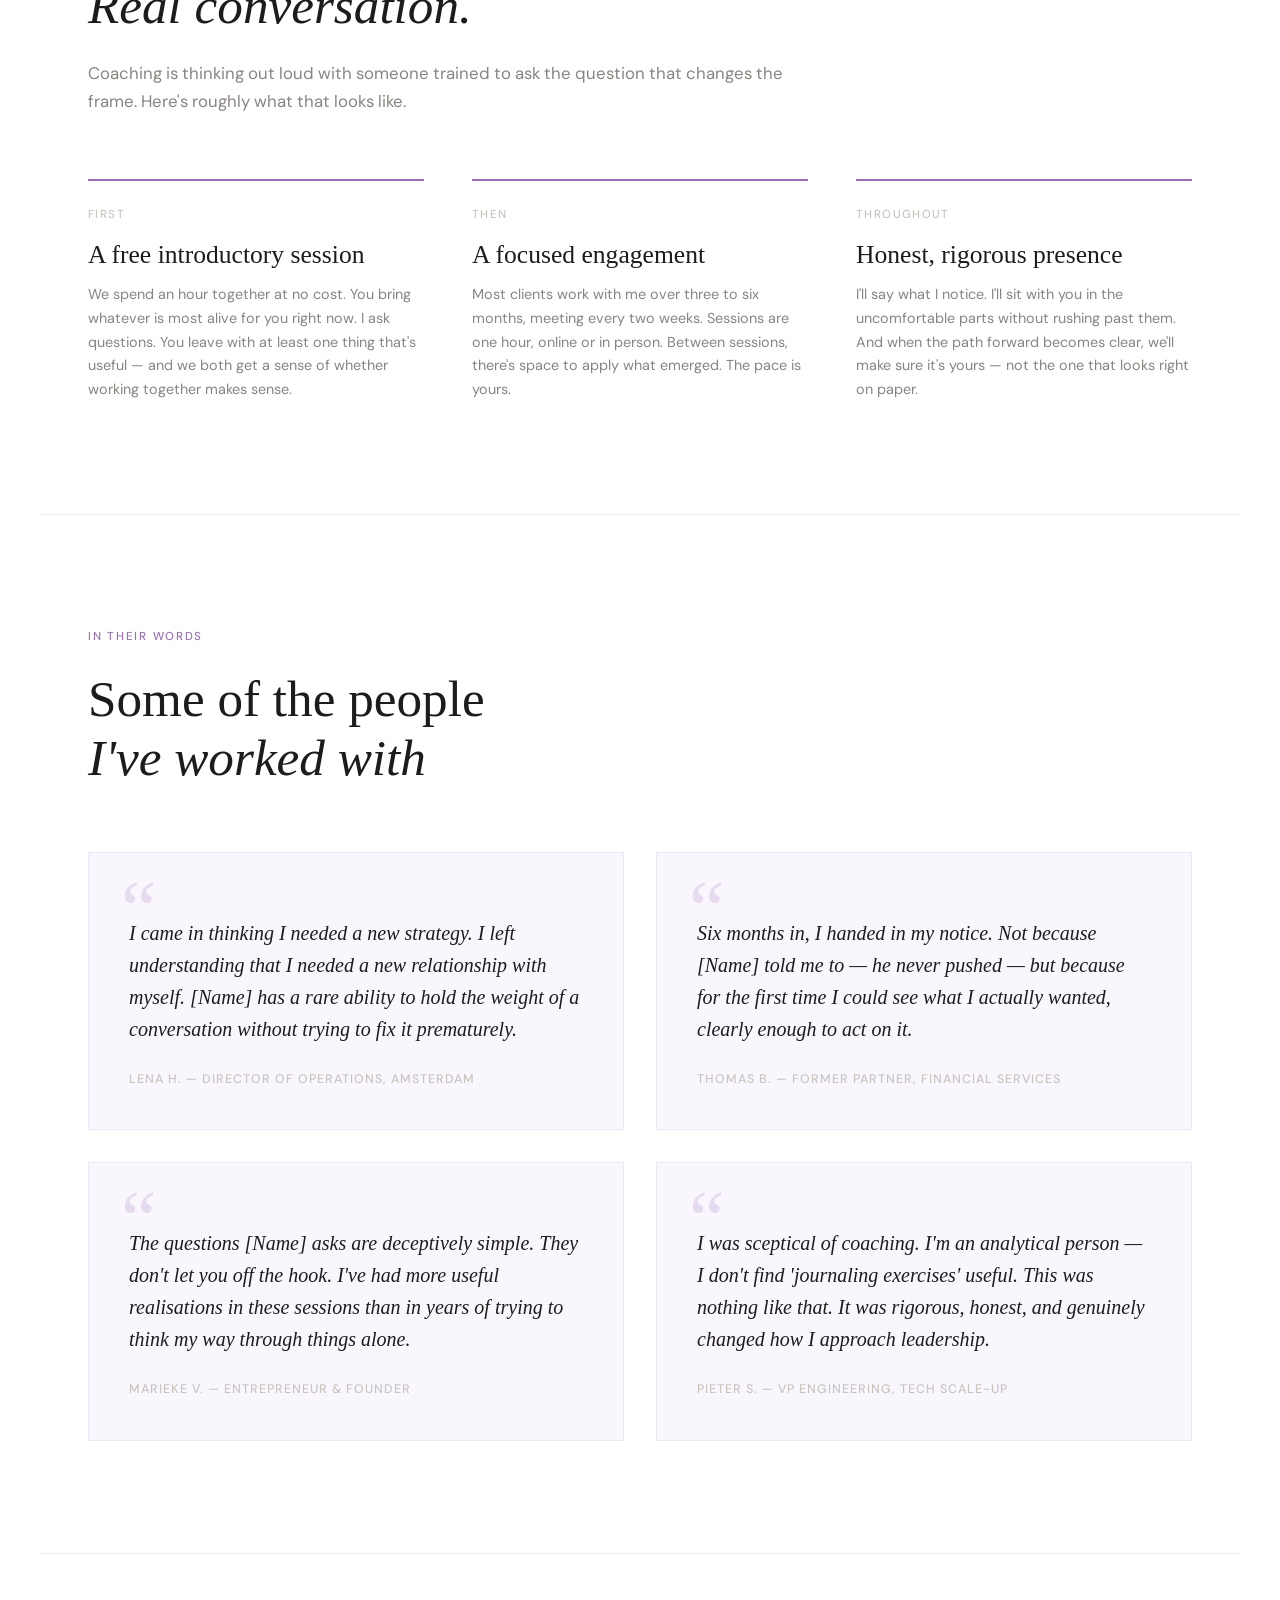
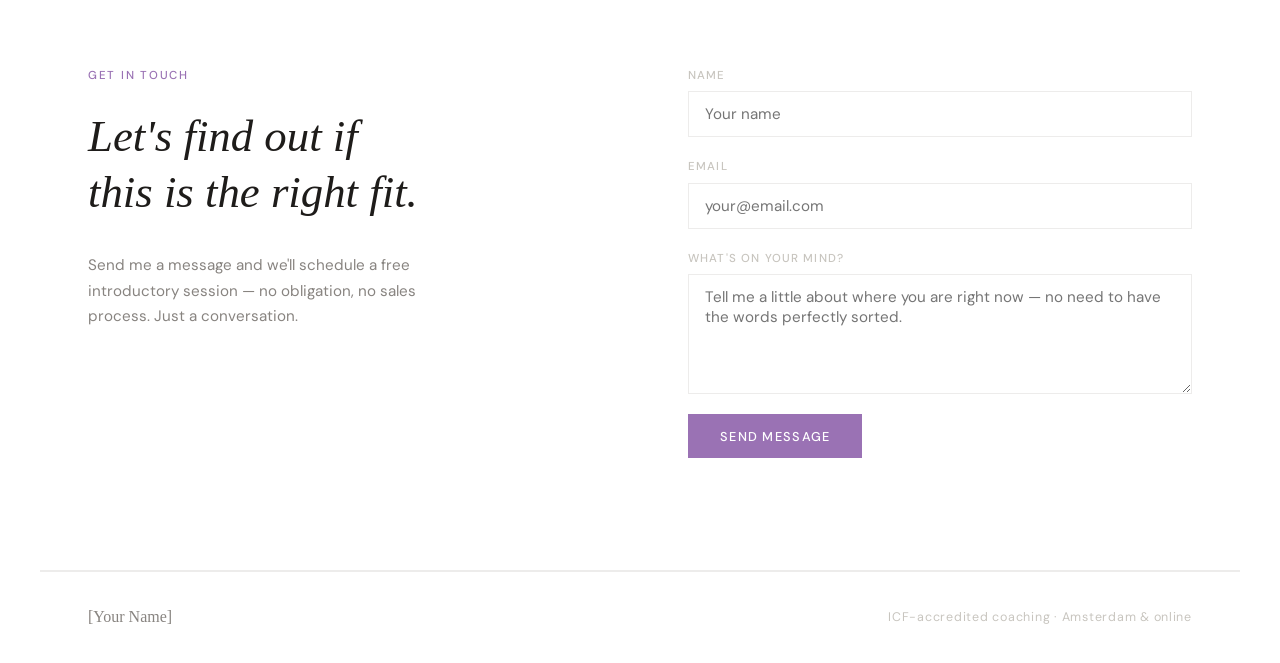
==== commit 5198f66e: "change" ====
--- a/index.html
+++ b/index.html
@@ -3,7 +3,7 @@
 <head>
   <meta charset="UTF-8">
   <meta name="viewport" content="width=device-width, initial-scale=1.0">
-  <title>Mark Onderwater Coaching</title>
+  <title>Coaching</title>
   <link rel="preconnect" href="https://fonts.googleapis.com">
   <link rel="preconnect" href="https://fonts.gstatic.com" crossorigin>
   <link rel="stylesheet" href="https://fonts.googleapis.com/css2?family=Cormorant+Garant:ital,wght@0,400;0,500;0,600;1,400;1,600&family=DM+Sans:wght@300;400;500&display=swap">
@@ -496,7 +496,7 @@
 
 <!-- Nav -->
 <nav>
-  <a href="#" class="nav-logo">Mark Onderwater</a>
+  <a href="#" class="nav-logo">[Your Name]</a>
   <ul class="nav-links">
     <li><a href="#about">About</a></li>
     <li><a href="#approach">Approach</a></li>
@@ -572,11 +572,11 @@
       <div class="about-image-block">
         <canvas class="about-canvas" id="portraitCanvas"></canvas>
       </div>
-      <p class="about-image-caption">Mark Onderwater — Executive &amp; Life Coach</p>
+      <p class="about-image-caption">[Your Name] — Executive &amp; Life Coach</p>
     </div>
 
     <div class="about-body">
-      <p class="eyebrow">Hi, I'm Mark</p>
+      <p class="eyebrow">Hi, I'm [Name]</p>
       <h2 class="section-title">I know what it's like to have all the answers — <em>except the right ones</em></h2>
 
       <p>For years, I moved fast. New roles, new challenges, each one a little bigger than the last. I was good at it. I told myself the unease I felt was just ambition looking for its next outlet.</p>
@@ -587,7 +587,7 @@
 
       <p>I trained with the ICF-accredited Co-Active Training Institute and have worked with leaders, entrepreneurs, and professionals across industries navigating transitions, identity questions, and the quiet crises that don't show up on a CV.</p>
 
-      <p class="about-signature">— Mark</p>
+      <p class="about-signature">— [Name]</p>
     </div>
   </div>
 </section>
@@ -630,15 +630,15 @@
 
   <div class="testimonials-grid">
     <div class="testimonial">
-      <p class="testimonial-text">I came in thinking I needed a new strategy. I left understanding that I needed a new relationship with myself. Mark has a rare ability to hold the weight of a conversation without trying to fix it prematurely.</p>
+      <p class="testimonial-text">I came in thinking I needed a new strategy. I left understanding that I needed a new relationship with myself. [Name] has a rare ability to hold the weight of a conversation without trying to fix it prematurely.</p>
       <p class="testimonial-author">Lena H. — Director of Operations, Amsterdam</p>
     </div>
     <div class="testimonial">
-      <p class="testimonial-text">Six months in, I handed in my notice. Not because Mark told me to — he never pushed — but because for the first time I could see what I actually wanted, clearly enough to act on it.</p>
+      <p class="testimonial-text">Six months in, I handed in my notice. Not because [Name] told me to — he never pushed — but because for the first time I could see what I actually wanted, clearly enough to act on it.</p>
       <p class="testimonial-author">Thomas B. — Former Partner, Financial Services</p>
     </div>
     <div class="testimonial">
-      <p class="testimonial-text">The questions Mark asks are deceptively simple. They don't let you off the hook. I've had more useful realisations in these sessions than in years of trying to think my way through things alone.</p>
+      <p class="testimonial-text">The questions [Name] asks are deceptively simple. They don't let you off the hook. I've had more useful realisations in these sessions than in years of trying to think my way through things alone.</p>
       <p class="testimonial-author">Marieke V. — Entrepreneur &amp; Founder</p>
     </div>
     <div class="testimonial">
@@ -683,7 +683,7 @@
 <div class="section-rule"></div>
 
 <footer>
-  <span class="footer-name">Mark Onderwater</span>
+  <span class="footer-name">[Your Name]</span>
   <span class="footer-tagline">ICF-accredited coaching · Amsterdam &amp; online</span>
 </footer>
 
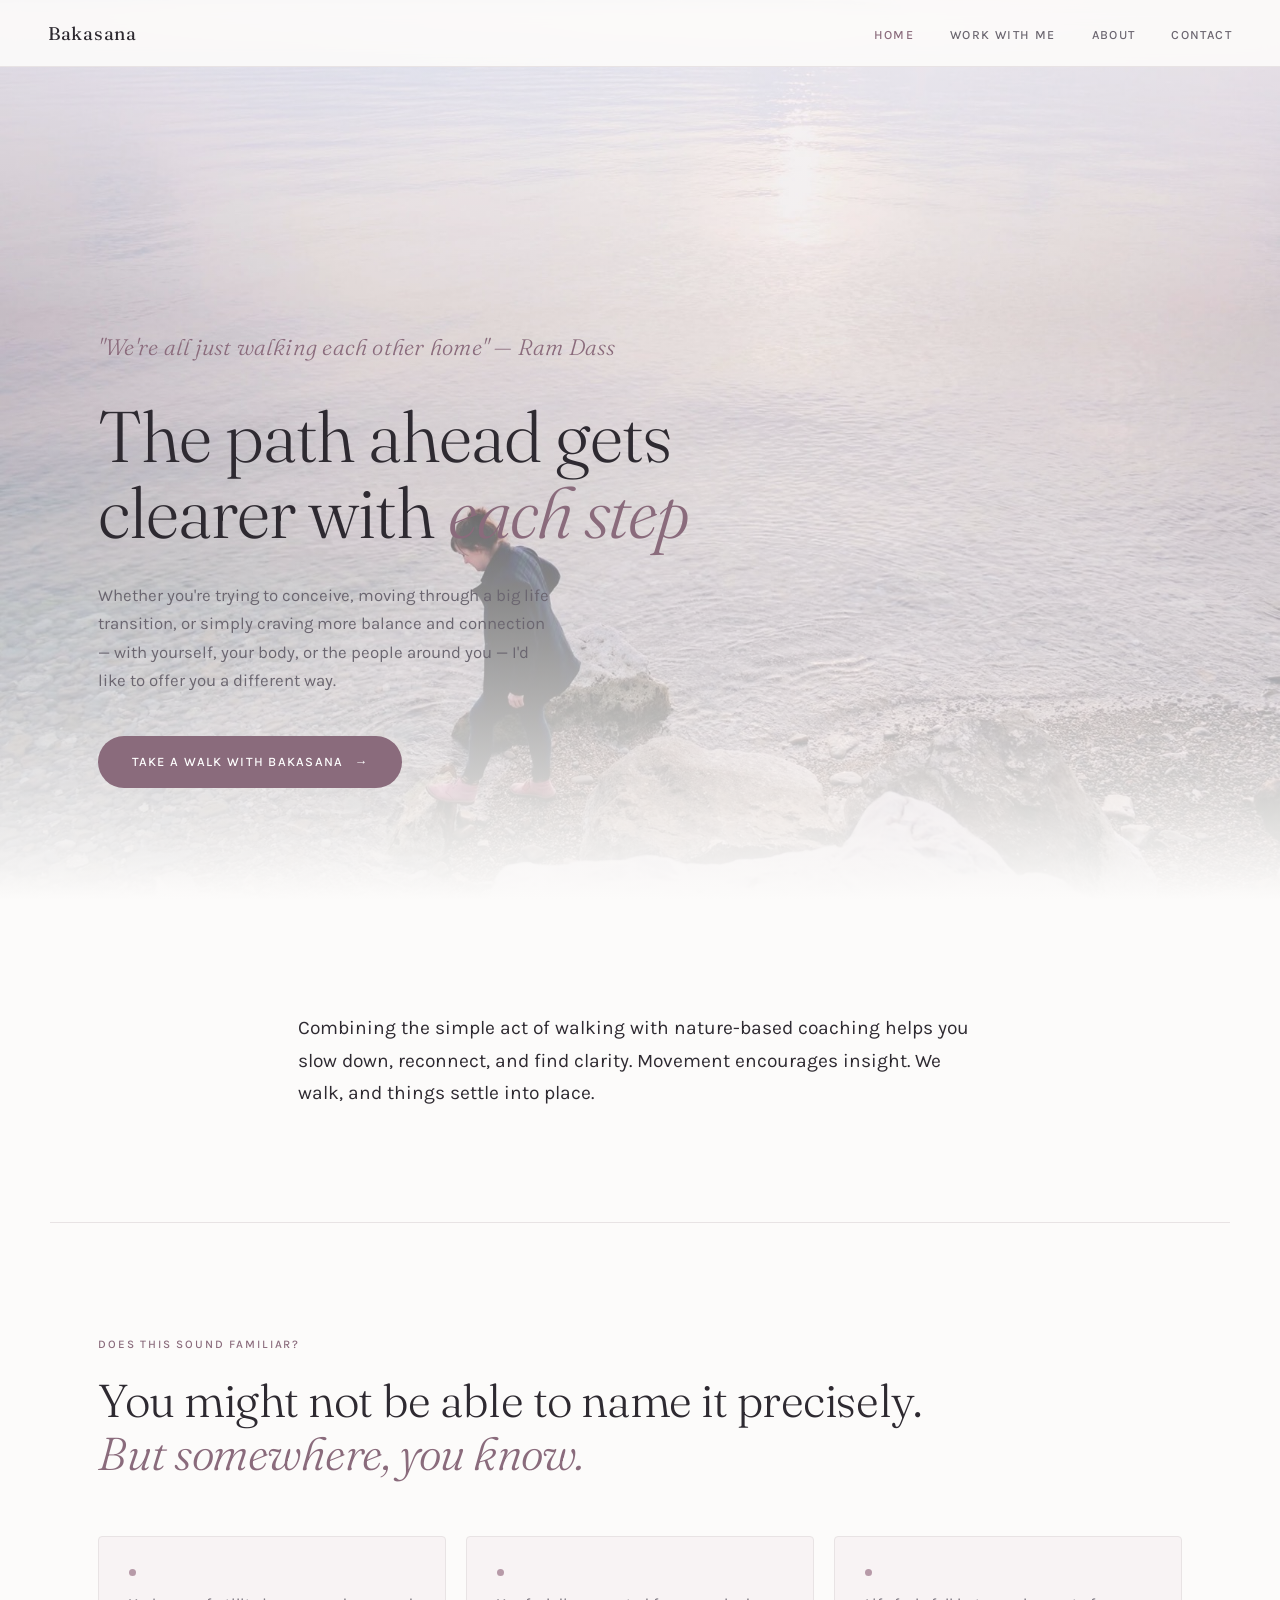
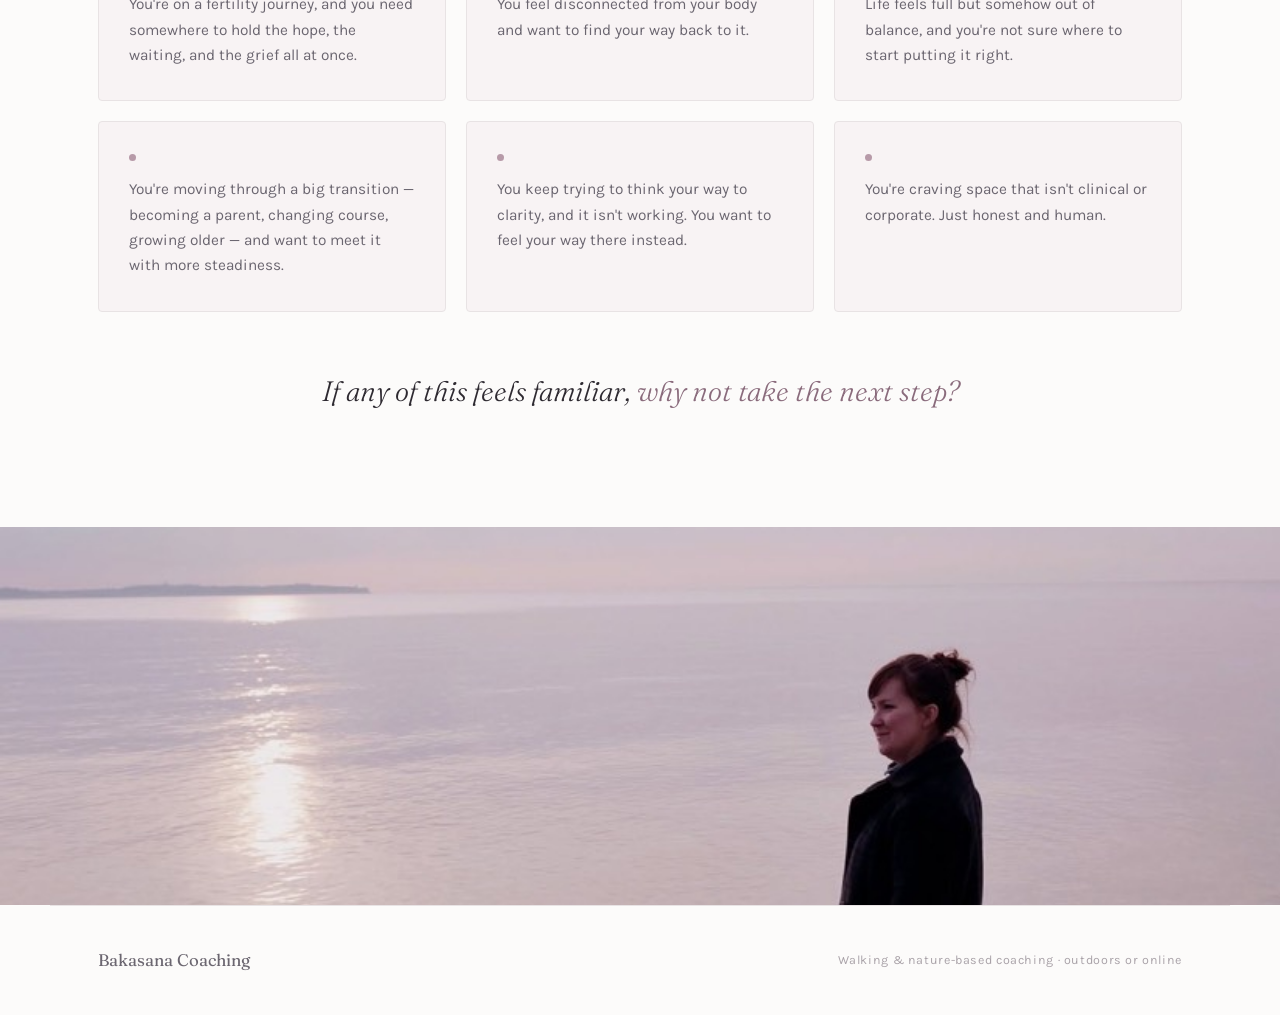
==== commit 47b3a93b: "new changes" ====
--- a/index.html
+++ b/index.html
@@ -1,775 +1,94 @@
 <!DOCTYPE html>
-<html lang="en" data-theme="light">
+<html lang="en">
 <head>
   <meta charset="UTF-8">
   <meta name="viewport" content="width=device-width, initial-scale=1.0">
-  <title>Coaching</title>
+  <title>Bakasana Coaching</title>
+  <meta name="description" content="Walking and nature-based coaching with Sarah. Slow down, reconnect, and find clarity — one step at a time.">
   <link rel="preconnect" href="https://fonts.googleapis.com">
   <link rel="preconnect" href="https://fonts.gstatic.com" crossorigin>
-  <link rel="stylesheet" href="https://fonts.googleapis.com/css2?family=Cormorant+Garant:ital,wght@0,400;0,500;0,600;1,400;1,600&family=DM+Sans:wght@300;400;500&display=swap">
-
-  <style>
-    :root {
-      --bg: #FFFFFF;
-      --surface: #FFFFFF;
-      --text: #1E1C1A;
-      --text-soft: #888480;
-      --muted: #C8C5BF;
-      --accent: #9A72B4;
-      --accent-pale: #FAF6FE;
-      --rule: #EDECEB;
-      --card-bg: #FDFCFA;
-    }
-
-    
-    @media (prefers-color-scheme: dark) {
-      :root:not([data-theme="light"]) {
-        --bg: #17141A;
-        --surface: #201C25;
-        --text: #F0EDE8;
-        --text-soft: #B8B4B0;
-        --muted: #7A7680;
-        --accent: #B08EC8;
-        --accent-pale: #2A2030;
-        --rule: #302C36;
-        --card-bg: #211D26;
-      }
-    }
-
-    :root[data-theme="dark"] {
-      --bg: #17141A;
-      --surface: #201C25;
-      --text: #F0EDE8;
-      --text-soft: #B8B4B0;
-      --muted: #7A7680;
-      --accent: #B08EC8;
-      --accent-pale: #2A2030;
-      --rule: #302C36;
-      --card-bg: #211D26;
-    }
-
-    *, *::before, *::after { box-sizing: border-box; margin: 0; padding: 0; }
-
-    html { scroll-behavior: smooth; }
-
-    body {
-      background: var(--bg);
-      color: var(--text);
-      font-family: 'DM Sans', system-ui, sans-serif;
-      font-size: 17px;
-      line-height: 1.65;
-      -webkit-font-smoothing: antialiased;
-    }
-
-    /* ── Nav ── */
-    nav {
-      position: fixed;
-      top: 0; left: 0; right: 0;
-      z-index: 100;
-      padding: 1.25rem 3rem;
-      display: flex;
-      align-items: center;
-      justify-content: space-between;
-      background: var(--bg);
-      border-bottom: 1px solid var(--rule);
-    }
-
-    .nav-logo {
-      font-family: 'Cormorant Garant', Georgia, serif;
-      font-size: 1.2rem;
-      font-weight: 600;
-      letter-spacing: 0.02em;
-      color: var(--text);
-      text-decoration: none;
-    }
-
-    .nav-links {
-      display: flex;
-      gap: 2.5rem;
-      list-style: none;
-    }
-
-    .nav-links a {
-      font-size: 0.8rem;
-      font-weight: 500;
-      letter-spacing: 0.1em;
-      text-transform: uppercase;
-      color: var(--text-soft);
-      text-decoration: none;
-      transition: color 0.2s;
-    }
-
-    .nav-links a:hover { color: var(--accent); }
-
-    /* ── Hero ── */
-    .hero {
-      min-height: 100vh;
-      padding: 12rem 3rem 6rem;
-      display: grid;
-      grid-template-columns: 1fr 1fr;
-      gap: 4rem;
-      align-items: end;
-      max-width: 1200px;
-      margin: 0 auto;
-    }
-
-    .hero-headline {
-      font-family: 'Cormorant Garant', Georgia, serif;
-      font-size: clamp(3rem, 6vw, 5.5rem);
-      font-weight: 400;
-      line-height: 1.08;
-      letter-spacing: -0.01em;
-      text-wrap: balance;
-      color: var(--text);
-    }
-
-    .hero-headline em {
-      font-style: italic;
-      color: var(--accent);
-    }
-
-    .hero-right {
-      display: flex;
-      flex-direction: column;
-      gap: 2rem;
-      padding-bottom: 0.5rem;
-    }
-
-    .hero-sub {
-      font-size: 1.05rem;
-      color: var(--text-soft);
-      line-height: 1.7;
-      max-width: 38ch;
-    }
-
-    .btn-primary {
-      display: inline-block;
-      background: var(--accent);
-      color: #fff;
-      padding: 0.85rem 2rem;
-      font-family: 'DM Sans', sans-serif;
-      font-size: 0.8rem;
-      font-weight: 500;
-      letter-spacing: 0.1em;
-      text-transform: uppercase;
-      text-decoration: none;
-      border: none;
-      cursor: pointer;
-      transition: opacity 0.2s;
-      align-self: flex-start;
-    }
-
-    .btn-primary:hover { opacity: 0.85; }
-
-    .scroll-hint {
-      font-size: 0.75rem;
-      letter-spacing: 0.08em;
-      text-transform: uppercase;
-      color: var(--muted);
-      display: flex;
-      align-items: center;
-      gap: 0.6rem;
-    }
-
-    .scroll-hint::before {
-      content: '';
-      display: block;
-      width: 40px;
-      height: 1px;
-      background: var(--muted);
-    }
-
-    /* ── Section shell ── */
-    .section {
-      max-width: 1200px;
-      margin: 0 auto;
-      padding: 7rem 3rem;
-    }
-
-    .section-rule {
-      width: 100%;
-      height: 1px;
-      background: var(--rule);
-      max-width: 1200px;
-      margin: 0 auto;
-    }
-
-    .eyebrow {
-      font-size: 0.72rem;
-      font-weight: 500;
-      letter-spacing: 0.15em;
-      text-transform: uppercase;
-      color: var(--accent);
-      margin-bottom: 1.5rem;
-    }
-
-    .section-title {
-      font-family: 'Cormorant Garant', Georgia, serif;
-      font-size: clamp(2.2rem, 4vw, 3.6rem);
-      font-weight: 400;
-      line-height: 1.15;
-      text-wrap: balance;
-      margin-bottom: 1.5rem;
-    }
-
-    .section-title em { font-style: italic; }
-
-    /* ── Recognition cards ── */
-    .recognition-intro {
-      max-width: 54ch;
-      margin-bottom: 4rem;
-    }
-
-    .recognition-intro p {
-      color: var(--text-soft);
-      font-size: 1.05rem;
-    }
-
-    .cards-grid {
-      display: grid;
-      grid-template-columns: repeat(3, 1fr);
-      gap: 1.5rem;
-    }
-
-    .card {
-      background: var(--card-bg);
-      border: 1px solid #F0EFED;
-      padding: 2rem;
-      display: flex;
-      flex-direction: column;
-      gap: 0.75rem;
-    }
-
-    .card-mark {
-      font-family: 'Cormorant Garant', Georgia, serif;
-      font-size: 2.8rem;
-      font-weight: 400;
-      font-style: italic;
-      color: var(--accent);
-      line-height: 1;
-      opacity: 0.45;
-      user-select: none;
-    }
-
-    .card-text {
-      font-size: 0.95rem;
-      color: var(--text-soft);
-      line-height: 1.6;
-    }
-
-    /* ── About ── */
-    .about-grid {
-      display: grid;
-      grid-template-columns: 1fr 1fr;
-      gap: 6rem;
-      align-items: start;
-    }
-
-    .about-image-wrap { position: relative; }
-
-    .about-image-block {
-      width: 100%;
-      aspect-ratio: 3 / 4;
-      background: var(--surface);
-      position: relative;
-      overflow: hidden;
-    }
-
-    .about-canvas { width: 100%; height: 100%; }
-
-    .about-image-caption {
-      font-size: 0.78rem;
-      letter-spacing: 0.06em;
-      color: var(--muted);
-      margin-top: 1rem;
-    }
-
-    .about-body { padding-top: 1rem; }
-
-    .about-body p {
-      color: var(--text-soft);
-      margin-bottom: 1.25rem;
-    }
-
-    .about-body p:last-child { margin-bottom: 0; }
-
-    .about-signature {
-      font-family: 'Cormorant Garant', Georgia, serif;
-      font-size: 1.8rem;
-      font-style: italic;
-      color: var(--accent);
-      margin-top: 2rem;
-    }
-
-    /* ── Approach ── */
-    .approach-lead {
-      max-width: 58ch;
-      margin-bottom: 4rem;
-    }
-
-    .approach-lead p { color: var(--text-soft); font-size: 1.05rem; }
-
-    .steps {
-      display: grid;
-      grid-template-columns: repeat(3, 1fr);
-      gap: 3rem;
-      margin-top: 3rem;
-    }
-
-    .step {
-      border-top: 2px solid var(--accent);
-      padding-top: 1.5rem;
-    }
-
-    .step-label {
-      font-size: 0.72rem;
-      font-weight: 500;
-      letter-spacing: 0.12em;
-      text-transform: uppercase;
-      color: var(--muted);
-      margin-bottom: 1rem;
-    }
-
-    .step-title {
-      font-family: 'Cormorant Garant', Georgia, serif;
-      font-size: 1.6rem;
-      font-weight: 500;
-      line-height: 1.2;
-      margin-bottom: 0.75rem;
-      text-wrap: balance;
-    }
-
-    .step-desc {
-      font-size: 0.9rem;
-      color: var(--text-soft);
-      line-height: 1.65;
-    }
-
-    /* ── Testimonials ── */
-    .testimonials-grid {
-      display: grid;
-      grid-template-columns: 1fr 1fr;
-      gap: 2rem;
-      margin-top: 4rem;
-    }
-
-    .testimonial {
-      padding: 2.5rem;
-      background: var(--accent-pale);
-      border: 1px solid #EDE8F5;
-      position: relative;
-    }
-
-    .testimonial::before {
-      content: '\201C';
-      font-family: 'Cormorant Garant', Georgia, serif;
-      font-size: 5rem;
-      line-height: 1;
-      color: var(--accent);
-      opacity: 0.2;
-      position: absolute;
-      top: 1rem;
-      left: 2rem;
-    }
-
-    .testimonial-text {
-      font-family: 'Cormorant Garant', Georgia, serif;
-      font-size: 1.25rem;
-      font-style: italic;
-      line-height: 1.6;
-      color: var(--text);
-      margin-bottom: 1.5rem;
-      padding-top: 1.5rem;
-    }
-
-    .testimonial-author {
-      font-size: 0.78rem;
-      font-weight: 500;
-      letter-spacing: 0.08em;
-      text-transform: uppercase;
-      color: var(--muted);
-    }
-
-    /* ── Contact ── */
-    .contact-wrap {
-      display: grid;
-      grid-template-columns: 1fr 1fr;
-      gap: 6rem;
-      align-items: start;
-    }
-
-    .contact-tagline {
-      font-family: 'Cormorant Garant', Georgia, serif;
-      font-size: clamp(2rem, 3.5vw, 3rem);
-      font-weight: 400;
-      font-style: italic;
-      line-height: 1.25;
-      text-wrap: balance;
-    }
-
-    .contact-form {
-      display: flex;
-      flex-direction: column;
-      gap: 1.25rem;
-    }
-
-    .form-field {
-      display: flex;
-      flex-direction: column;
-      gap: 0.4rem;
-    }
-
-    .form-label {
-      font-size: 0.72rem;
-      font-weight: 500;
-      letter-spacing: 0.1em;
-      text-transform: uppercase;
-      color: var(--muted);
-    }
-
-    .form-input, .form-textarea {
-      background: var(--surface);
-      border: 1px solid var(--rule);
-      color: var(--text);
-      font-family: 'DM Sans', sans-serif;
-      font-size: 0.95rem;
-      padding: 0.75rem 1rem;
-      width: 100%;
-      outline: none;
-      transition: border-color 0.2s;
-      border-radius: 0;
-      appearance: none;
-    }
-
-    .form-input:focus, .form-textarea:focus {
-      border-color: var(--accent);
-    }
-
-    .form-textarea { resize: vertical; min-height: 120px; }
-
-    /* ── Footer ── */
-    footer {
-      padding: 2rem 3rem;
-      border-top: 1px solid var(--rule);
-      display: flex;
-      justify-content: space-between;
-      align-items: center;
-      max-width: 1200px;
-      margin: 0 auto;
-    }
-
-    .footer-name {
-      font-family: 'Cormorant Garant', Georgia, serif;
-      font-size: 1rem;
-      font-weight: 500;
-      color: var(--text-soft);
-    }
-
-    .footer-tagline {
-      font-size: 0.78rem;
-      letter-spacing: 0.06em;
-      color: var(--muted);
-    }
-
-    /* ── Responsive ── */
-    @media (max-width: 800px) {
-      nav { padding: 1rem 1.5rem; }
-      .nav-links { display: none; }
-      .hero { grid-template-columns: 1fr; padding: 9rem 1.5rem 4rem; min-height: auto; gap: 2.5rem; }
-      .hero-right { padding-bottom: 0; }
-      .hero-sub { max-width: none; }
-      .section { padding: 5rem 1.5rem; }
-      .cards-grid { grid-template-columns: 1fr; }
-      .about-grid { grid-template-columns: 1fr; gap: 3rem; }
-      .steps { grid-template-columns: 1fr; gap: 2rem; }
-      .testimonials-grid { grid-template-columns: 1fr; }
-      .contact-wrap { grid-template-columns: 1fr; gap: 3rem; }
-      footer { flex-direction: column; gap: 0.5rem; text-align: center; padding: 2rem 1.5rem; }
-    }
-
-    @media (prefers-reduced-motion: reduce) {
-      * { transition: none !important; }
-    }
-  </style>
+  <link rel="stylesheet" href="https://fonts.googleapis.com/css2?family=Fraunces:ital,opsz,wght@0,9..144,300;0,9..144,400;0,9..144,500;1,9..144,300;1,9..144,400&family=Karla:wght@300;400;500&display=swap">
+  <link rel="stylesheet" href="style.css">
 </head>
 <body>
 
-<!-- Nav -->
 <nav>
-  <a href="#" class="nav-logo">[Your Name]</a>
+  <a href="index.html" class="nav-logo">Bakasana</a>
   <ul class="nav-links">
-    <li><a href="#about">About</a></li>
-    <li><a href="#approach">Approach</a></li>
-    <li><a href="#testimonials">Stories</a></li>
-    <li><a href="#contact">Contact</a></li>
+    <li><a href="index.html" class="active">Home</a></li>
+    <li><a href="work-with-me.html">Work With Me</a></li>
+    <li><a href="about.html">About</a></li>
+    <li><a href="contact.html">Contact</a></li>
   </ul>
 </nav>
 
-<!-- Hero -->
-<section>
-  <div class="hero">
-    <h1 class="hero-headline">
-      You've built something real.<br>
-      So why does it still feel like<br>
-      <em>not enough?</em>
-    </h1>
-    <div class="hero-right">
-      <p class="hero-sub">
-        I work with professionals who have done everything right — and still sense
-        that the life they're living isn't quite the one they meant to build.
-        Coaching creates space to figure out what's actually going on.
-      </p>
-      <a href="#contact" class="btn-primary">Start a conversation</a>
-      <span class="scroll-hint">Scroll to explore</span>
+<header class="hero">
+  <img class="hero-img" src="images/hero-shore.jpg" alt="Sarah walking along a pebbled shoreline at dusk, still water stretching to the horizon">
+  <div class="hero-veil"></div>
+  <div class="hero-inner">
+    <p class="hero-quote">"We're all just walking each other home" — Ram Dass</p>
+    <h1 class="hero-headline">The path ahead gets clearer with <em>each step</em></h1>
+    <p class="hero-sub">
+      Whether you're trying to conceive, moving through a big life transition, or simply
+      craving more balance and connection — with yourself, your body, or the people around
+      you — I'd like to offer you a different way.
+    </p>
+    <a href="contact.html" class="btn">Take a walk with Bakasana <span class="arrow">→</span></a>
+  </div>
+</header>
+
+<section class="section-narrow">
+  <p class="lead" style="font-size: 1.2rem; color: var(--text); max-width: none;">
+    Combining the simple act of walking with nature-based coaching helps you slow down,
+    reconnect, and find clarity. Movement encourages insight. We walk, and things settle
+    into place.
+  </p>
+</section>
+
+<div class="rule"></div>
+
+<section class="section">
+  <p class="eyebrow">Does this sound familiar?</p>
+  <h2 class="section-title">You might not be able to name it precisely.<br><em>But somewhere, you know.</em></h2>
+
+  <div class="cards">
+    <div class="card">
+      <span class="card-dot"></span>
+      <p>You're on a fertility journey, and you need somewhere to hold the hope, the waiting, and the grief all at once.</p>
+    </div>
+    <div class="card">
+      <span class="card-dot"></span>
+      <p>You feel disconnected from your body and want to find your way back to it.</p>
+    </div>
+    <div class="card">
+      <span class="card-dot"></span>
+      <p>Life feels full but somehow out of balance, and you're not sure where to start putting it right.</p>
+    </div>
+    <div class="card">
+      <span class="card-dot"></span>
+      <p>You're moving through a big transition — becoming a parent, changing course, growing older — and want to meet it with more steadiness.</p>
+    </div>
+    <div class="card">
+      <span class="card-dot"></span>
+      <p>You keep trying to think your way to clarity, and it isn't working. You want to feel your way there instead.</p>
+    </div>
+    <div class="card">
+      <span class="card-dot"></span>
+      <p>You're craving space that isn't clinical or corporate. Just honest and human.</p>
     </div>
   </div>
+
+  <p class="closing-line">If any of this feels familiar, <a href="contact.html" style="color: var(--accent); text-decoration: none;">why not take the next step?</a></p>
 </section>
 
-<div class="section-rule"></div>
-
-<!-- Recognition -->
-<section class="section" id="recognition">
-  <p class="eyebrow">Does this sound familiar?</p>
-  <div class="recognition-intro">
-    <h2 class="section-title">Something has shifted — <em>or hasn't</em></h2>
-    <p>You might not be able to name it precisely. But somewhere in the back of your mind, you know.</p>
-  </div>
-
-  <div class="cards-grid">
-    <div class="card">
-      <span class="card-mark">"</span>
-      <p class="card-text">You're successful by every measure — yet you go through the motions with a quiet sense that something important is missing.</p>
-    </div>
-    <div class="card">
-      <span class="card-mark">"</span>
-      <p class="card-text">You keep achieving the next goal, but the satisfaction lasts only a few days before the restlessness returns.</p>
-    </div>
-    <div class="card">
-      <span class="card-mark">"</span>
-      <p class="card-text">You're excellent at guiding others, but when it comes to your own direction, you feel genuinely stuck.</p>
-    </div>
-    <div class="card">
-      <span class="card-mark">"</span>
-      <p class="card-text">You've built your identity around your career — and you're starting to wonder who you are beyond the title.</p>
-    </div>
-    <div class="card">
-      <span class="card-mark">"</span>
-      <p class="card-text">Making a big change feels too risky, but staying exactly as things are feels worse.</p>
-    </div>
-    <div class="card">
-      <span class="card-mark">"</span>
-      <p class="card-text">You want to be more intentional — about your time, your work, your relationships — but don't know where to begin.</p>
-    </div>
-  </div>
-</section>
-
-<div class="section-rule"></div>
-
-<!-- About -->
-<section class="section" id="about">
-  <div class="about-grid">
-    <div class="about-image-wrap">
-      <div class="about-image-block">
-        <canvas class="about-canvas" id="portraitCanvas"></canvas>
-      </div>
-      <p class="about-image-caption">[Your Name] — Executive &amp; Life Coach</p>
-    </div>
-
-    <div class="about-body">
-      <p class="eyebrow">Hi, I'm [Name]</p>
-      <h2 class="section-title">I know what it's like to have all the answers — <em>except the right ones</em></h2>
-
-      <p>For years, I moved fast. New roles, new challenges, each one a little bigger than the last. I was good at it. I told myself the unease I felt was just ambition looking for its next outlet.</p>
-
-      <p>It took stepping back — really stepping back — to understand that I had been building someone else's version of success. The realization was uncomfortable. It was also the most useful thing that ever happened to me.</p>
-
-      <p>That experience is at the heart of how I coach. I'm not interested in quick fixes or frameworks that paper over complexity. I'm interested in helping you understand yourself clearly enough to make decisions you can actually stand behind.</p>
-
-      <p>I trained with the ICF-accredited Co-Active Training Institute and have worked with leaders, entrepreneurs, and professionals across industries navigating transitions, identity questions, and the quiet crises that don't show up on a CV.</p>
-
-      <p class="about-signature">— [Name]</p>
-    </div>
-  </div>
-</section>
-
-<div class="section-rule"></div>
-
-<!-- Approach -->
-<section class="section" id="approach">
-  <p class="eyebrow">How we work together</p>
-  <div class="approach-lead">
-    <h2 class="section-title">No formulas. No prescriptions. <em>Real conversation.</em></h2>
-    <p>Coaching is thinking out loud with someone trained to ask the question that changes the frame. Here's roughly what that looks like.</p>
-  </div>
-
-  <div class="steps">
-    <div class="step">
-      <p class="step-label">First</p>
-      <h3 class="step-title">A free introductory session</h3>
-      <p class="step-desc">We spend an hour together at no cost. You bring whatever is most alive for you right now. I ask questions. You leave with at least one thing that's useful — and we both get a sense of whether working together makes sense.</p>
-    </div>
-    <div class="step">
-      <p class="step-label">Then</p>
-      <h3 class="step-title">A focused engagement</h3>
-      <p class="step-desc">Most clients work with me over three to six months, meeting every two weeks. Sessions are one hour, online or in person. Between sessions, there's space to apply what emerged. The pace is yours.</p>
-    </div>
-    <div class="step">
-      <p class="step-label">Throughout</p>
-      <h3 class="step-title">Honest, rigorous presence</h3>
-      <p class="step-desc">I'll say what I notice. I'll sit with you in the uncomfortable parts without rushing past them. And when the path forward becomes clear, we'll make sure it's yours — not the one that looks right on paper.</p>
-    </div>
-  </div>
-</section>
-
-<div class="section-rule"></div>
-
-<!-- Testimonials -->
-<section class="section" id="testimonials">
-  <p class="eyebrow">In their words</p>
-  <h2 class="section-title">Some of the people<br><em>I've worked with</em></h2>
-
-  <div class="testimonials-grid">
-    <div class="testimonial">
-      <p class="testimonial-text">I came in thinking I needed a new strategy. I left understanding that I needed a new relationship with myself. [Name] has a rare ability to hold the weight of a conversation without trying to fix it prematurely.</p>
-      <p class="testimonial-author">Lena H. — Director of Operations, Amsterdam</p>
-    </div>
-    <div class="testimonial">
-      <p class="testimonial-text">Six months in, I handed in my notice. Not because [Name] told me to — he never pushed — but because for the first time I could see what I actually wanted, clearly enough to act on it.</p>
-      <p class="testimonial-author">Thomas B. — Former Partner, Financial Services</p>
-    </div>
-    <div class="testimonial">
-      <p class="testimonial-text">The questions [Name] asks are deceptively simple. They don't let you off the hook. I've had more useful realisations in these sessions than in years of trying to think my way through things alone.</p>
-      <p class="testimonial-author">Marieke V. — Entrepreneur &amp; Founder</p>
-    </div>
-    <div class="testimonial">
-      <p class="testimonial-text">I was sceptical of coaching. I'm an analytical person — I don't find 'journaling exercises' useful. This was nothing like that. It was rigorous, honest, and genuinely changed how I approach leadership.</p>
-      <p class="testimonial-author">Pieter S. — VP Engineering, Tech Scale-up</p>
-    </div>
-  </div>
-</section>
-
-<div class="section-rule"></div>
-
-<!-- Contact -->
-<section class="section" id="contact">
-  <div class="contact-wrap">
-    <div>
-      <p class="eyebrow">Get in touch</p>
-      <h2 class="contact-tagline">Let's find out if<br>this is the right fit.</h2>
-      <p style="color: var(--text-soft); margin-top: 2rem; font-size: 0.95rem; line-height: 1.7; max-width: 38ch;">
-        Send me a message and we'll schedule a free introductory session — no obligation, no sales process.
-        Just a conversation.
-      </p>
-    </div>
-
-    <form class="contact-form" onsubmit="return false;">
-      <div class="form-field">
-        <label class="form-label" for="name">Name</label>
-        <input class="form-input" id="name" type="text" autocomplete="name" placeholder="Your name">
-      </div>
-      <div class="form-field">
-        <label class="form-label" for="email">Email</label>
-        <input class="form-input" id="email" type="email" autocomplete="email" placeholder="your@email.com">
-      </div>
-      <div class="form-field">
-        <label class="form-label" for="message">What's on your mind?</label>
-        <textarea class="form-textarea" id="message" placeholder="Tell me a little about where you are right now — no need to have the words perfectly sorted."></textarea>
-      </div>
-      <button type="submit" class="btn-primary">Send message</button>
-    </form>
-  </div>
-</section>
-
-<div class="section-rule"></div>
+<div class="band">
+  <img src="images/standing-water.jpg" alt="Sarah standing on a rock at the water's edge, looking out across a still sea at dawn">
+</div>
 
 <footer>
-  <span class="footer-name">[Your Name]</span>
-  <span class="footer-tagline">ICF-accredited coaching · Amsterdam &amp; online</span>
+  <span class="footer-name">Bakasana Coaching</span>
+  <span class="footer-note">Walking &amp; nature-based coaching · outdoors or online</span>
 </footer>
-
-<script>
-  (function () {
-    const canvas = document.getElementById('portraitCanvas');
-    if (!canvas) return;
-    const ctx = canvas.getContext('2d');
-
-    function resize() {
-      const parent = canvas.parentElement;
-      canvas.width = parent.clientWidth;
-      canvas.height = parent.clientHeight;
-      draw();
-    }
-
-    function draw() {
-      const w = canvas.width, h = canvas.height;
-      const isDark = document.documentElement.dataset.theme === 'dark'
-        || (!document.documentElement.dataset.theme && window.matchMedia('(prefers-color-scheme: dark)').matches);
-
-      const bg = isDark ? '#201C25' : '#FAFAF8';
-      const c1 = isDark ? 'rgba(176,142,200,0.18)' : 'rgba(144,112,168,0.08)';
-      const c2 = isDark ? 'rgba(176,142,200,0.08)' : 'rgba(144,112,168,0.05)';
-      const stroke = isDark ? 'rgba(176,142,200,0.3)' : 'rgba(144,112,168,0.18)';
-
-      ctx.fillStyle = bg;
-      ctx.fillRect(0, 0, w, h);
-
-      const blobs = [
-        { x: w * 0.35, y: h * 0.3, r: w * 0.55 },
-        { x: w * 0.7, y: h * 0.65, r: w * 0.45 },
-      ];
-
-      blobs.forEach((b, i) => {
-        const grad = ctx.createRadialGradient(b.x, b.y, 0, b.x, b.y, b.r);
-        grad.addColorStop(0, i === 0 ? c1 : c2);
-        grad.addColorStop(1, 'transparent');
-        ctx.fillStyle = grad;
-        ctx.beginPath();
-        ctx.arc(b.x, b.y, b.r, 0, Math.PI * 2);
-        ctx.fill();
-      });
-
-      ctx.strokeStyle = stroke;
-      ctx.lineWidth = 1.5;
-      ctx.lineCap = 'round';
-
-      const cx = w * 0.5;
-
-      ctx.beginPath();
-      ctx.ellipse(cx, h * 0.22, w * 0.15, h * 0.13, 0, 0, Math.PI * 2);
-      ctx.stroke();
-
-      ctx.beginPath();
-      ctx.moveTo(cx - w * 0.28, h * 0.42);
-      ctx.quadraticCurveTo(cx - w * 0.1, h * 0.33, cx, h * 0.36);
-      ctx.quadraticCurveTo(cx + w * 0.1, h * 0.33, cx + w * 0.28, h * 0.42);
-      ctx.stroke();
-
-      ctx.beginPath();
-      ctx.moveTo(cx - w * 0.28, h * 0.42);
-      ctx.quadraticCurveTo(cx - w * 0.32, h * 0.7, cx - w * 0.25, h * 0.95);
-      ctx.stroke();
-
-      ctx.beginPath();
-      ctx.moveTo(cx + w * 0.28, h * 0.42);
-      ctx.quadraticCurveTo(cx + w * 0.32, h * 0.7, cx + w * 0.25, h * 0.95);
-      ctx.stroke();
-
-      ctx.strokeStyle = isDark ? 'rgba(176,142,200,0.1)' : 'rgba(144,112,168,0.07)';
-      ctx.lineWidth = 1;
-      for (let i = 0; i < 6; i++) {
-        const y = h * 0.6 + i * (h * 0.065);
-        ctx.beginPath();
-        ctx.moveTo(w * 0.05, y);
-        ctx.lineTo(w * 0.95, y);
-        ctx.stroke();
-      }
-    }
-
-    window.matchMedia('(prefers-color-scheme: dark)').addEventListener('change', draw);
-    window.addEventListener('resize', resize);
-    resize();
-  })();
-</script>
 
 </body>
 </html>
--- a/style.css
+++ b/style.css
@@ -0,0 +1,609 @@
+:root {
+  --bg: #FCFBFA;
+  --surface: #F5F1F1;
+  --blush: #F8F3F4;
+  --text: #2E2A31;
+  --text-soft: #6B6670;
+  --muted: #A9A2A8;
+  --accent: #8A6B7C;
+  --accent-soft: #B79AA8;
+  --rule: #E8E3E4;
+}
+
+*, *::before, *::after { box-sizing: border-box; margin: 0; padding: 0; }
+
+html { scroll-behavior: smooth; }
+
+body {
+  background: var(--bg);
+  color: var(--text);
+  font-family: 'Karla', system-ui, sans-serif;
+  font-size: 17px;
+  line-height: 1.7;
+  -webkit-font-smoothing: antialiased;
+}
+
+img { max-width: 100%; display: block; }
+
+/* ── Nav ── */
+nav {
+  position: fixed;
+  top: 0; left: 0; right: 0;
+  z-index: 100;
+  padding: 1.1rem 3rem;
+  display: flex;
+  align-items: center;
+  justify-content: space-between;
+  background: rgba(252, 251, 250, 0.9);
+  backdrop-filter: blur(10px);
+  border-bottom: 1px solid var(--rule);
+}
+
+.nav-logo {
+  font-family: 'Fraunces', Georgia, serif;
+  font-size: 1.15rem;
+  font-weight: 400;
+  letter-spacing: 0.04em;
+  color: var(--text);
+  text-decoration: none;
+}
+
+.nav-links {
+  display: flex;
+  gap: 2.25rem;
+  list-style: none;
+  align-items: center;
+}
+
+.nav-links a {
+  font-size: 0.78rem;
+  font-weight: 500;
+  letter-spacing: 0.11em;
+  text-transform: uppercase;
+  color: var(--text-soft);
+  text-decoration: none;
+  transition: color 0.2s;
+}
+
+.nav-links a:hover,
+.nav-links a:focus-visible,
+.nav-links a.active { color: var(--accent); }
+
+/* ── Page header (non-home pages) ── */
+.page-header {
+  max-width: 1180px;
+  margin: 0 auto;
+  padding: 10rem 3rem 5rem;
+  border-bottom: 1px solid var(--rule);
+}
+
+.page-header h1 {
+  font-family: 'Fraunces', Georgia, serif;
+  font-size: clamp(2.4rem, 4.5vw, 4rem);
+  font-weight: 300;
+  line-height: 1.1;
+  letter-spacing: -0.015em;
+  text-wrap: balance;
+  margin-bottom: 1.1rem;
+}
+
+.page-header h1 em {
+  font-style: italic;
+  color: var(--accent);
+}
+
+.page-header p {
+  font-size: 1.05rem;
+  color: var(--text-soft);
+  max-width: 52ch;
+}
+
+/* ── Hero ── */
+.hero {
+  position: relative;
+  min-height: 100vh;
+  display: flex;
+  align-items: flex-end;
+  overflow: hidden;
+}
+
+.hero-img {
+  position: absolute;
+  inset: 0;
+  width: 100%;
+  height: 100%;
+  object-fit: cover;
+  object-position: 60% 40%;
+}
+
+.hero-veil {
+  position: absolute;
+  inset: 0;
+  background: linear-gradient(
+    to bottom,
+    rgba(252, 251, 250, 0.55) 0%,
+    rgba(252, 251, 250, 0.15) 35%,
+    rgba(252, 251, 250, 0.7) 78%,
+    var(--bg) 100%
+  );
+}
+
+.hero-inner {
+  position: relative;
+  max-width: 1180px;
+  width: 100%;
+  margin: 0 auto;
+  padding: 0 3rem 7rem;
+}
+
+.hero-quote {
+  font-family: 'Fraunces', Georgia, serif;
+  font-size: clamp(1.1rem, 1.8vw, 1.4rem);
+  font-style: italic;
+  font-weight: 300;
+  color: var(--accent);
+  margin-bottom: 2rem;
+  letter-spacing: 0.01em;
+}
+
+.hero-headline {
+  font-family: 'Fraunces', Georgia, serif;
+  font-size: clamp(2.6rem, 5.6vw, 5rem);
+  font-weight: 300;
+  line-height: 1.06;
+  letter-spacing: -0.015em;
+  text-wrap: balance;
+  max-width: 16ch;
+  margin-bottom: 2rem;
+}
+
+.hero-headline em {
+  font-style: italic;
+  color: var(--accent);
+}
+
+.hero-sub {
+  font-size: 1.05rem;
+  color: var(--text-soft);
+  max-width: 46ch;
+  margin-bottom: 2.5rem;
+}
+
+/* ── Buttons ── */
+.btn {
+  display: inline-flex;
+  align-items: center;
+  gap: 0.7rem;
+  background: var(--accent);
+  color: #fff;
+  padding: 0.95rem 2.1rem;
+  font-family: 'Karla', sans-serif;
+  font-size: 0.8rem;
+  font-weight: 500;
+  letter-spacing: 0.1em;
+  text-transform: uppercase;
+  text-decoration: none;
+  border: none;
+  cursor: pointer;
+  border-radius: 999px;
+  transition: background 0.25s, transform 0.25s;
+}
+
+.btn:hover, .btn:focus-visible {
+  background: #6F5464;
+  transform: translateY(-2px);
+}
+
+.btn .arrow { transition: transform 0.25s; }
+.btn:hover .arrow { transform: translateX(4px); }
+
+/* ── Section shell ── */
+.section {
+  max-width: 1180px;
+  margin: 0 auto;
+  padding: 7rem 3rem;
+}
+
+.section-narrow {
+  max-width: 780px;
+  margin: 0 auto;
+  padding: 7rem 3rem;
+}
+
+.rule {
+  max-width: 1180px;
+  margin: 0 auto;
+  height: 1px;
+  background: var(--rule);
+}
+
+.eyebrow {
+  font-size: 0.72rem;
+  font-weight: 500;
+  letter-spacing: 0.16em;
+  text-transform: uppercase;
+  color: var(--accent);
+  margin-bottom: 1.25rem;
+}
+
+.section-title {
+  font-family: 'Fraunces', Georgia, serif;
+  font-size: clamp(2rem, 3.6vw, 3.2rem);
+  font-weight: 300;
+  line-height: 1.15;
+  letter-spacing: -0.01em;
+  text-wrap: balance;
+  margin-bottom: 1.25rem;
+}
+
+.section-title em { font-style: italic; color: var(--accent); }
+
+.lead {
+  font-size: 1.05rem;
+  color: var(--text-soft);
+  max-width: 56ch;
+}
+
+/* ── Familiar cards ── */
+.cards {
+  display: grid;
+  grid-template-columns: repeat(3, 1fr);
+  gap: 1.25rem;
+  margin-top: 3.5rem;
+}
+
+.card {
+  background: var(--blush);
+  border: 1px solid var(--rule);
+  border-radius: 4px;
+  padding: 2rem 1.85rem;
+  display: flex;
+  flex-direction: column;
+  gap: 1rem;
+  transition: transform 0.3s, border-color 0.3s;
+}
+
+.card:hover {
+  transform: translateY(-3px);
+  border-color: var(--accent-soft);
+}
+
+.card-dot {
+  width: 7px;
+  height: 7px;
+  border-radius: 50%;
+  background: var(--accent-soft);
+  flex-shrink: 0;
+}
+
+.card p {
+  font-size: 0.96rem;
+  color: var(--text-soft);
+  line-height: 1.65;
+}
+
+.closing-line {
+  font-family: 'Fraunces', Georgia, serif;
+  font-size: clamp(1.3rem, 2.2vw, 1.75rem);
+  font-style: italic;
+  font-weight: 300;
+  color: var(--text);
+  margin-top: 3.5rem;
+  text-align: center;
+  text-wrap: balance;
+}
+
+/* ── Image band ── */
+.band {
+  width: 100%;
+  height: clamp(280px, 42vh, 460px);
+  overflow: hidden;
+}
+
+.band img {
+  width: 100%;
+  height: 100%;
+  object-fit: cover;
+}
+
+/* ── Who works with me ── */
+.path-list {
+  list-style: none;
+  margin-top: 3rem;
+  max-width: 62ch;
+  border-left: 1px solid var(--rule);
+  padding-left: 2.5rem;
+  display: flex;
+  flex-direction: column;
+  gap: 1.6rem;
+}
+
+.path-list li {
+  position: relative;
+  color: var(--text-soft);
+  font-size: 1.02rem;
+  line-height: 1.6;
+}
+
+.path-list li::before {
+  content: '';
+  position: absolute;
+  left: -2.5rem;
+  top: 0.62em;
+  transform: translateX(-50%);
+  width: 9px;
+  height: 9px;
+  border-radius: 50%;
+  background: var(--bg);
+  border: 1.5px solid var(--accent-soft);
+}
+
+/* ── Beliefs ── */
+.beliefs {
+  display: grid;
+  grid-template-columns: repeat(2, 1fr);
+  gap: 2.5rem 3.5rem;
+  margin-top: 3rem;
+}
+
+.belief {
+  border-top: 1px solid var(--accent-soft);
+  padding-top: 1.4rem;
+}
+
+.belief p {
+  font-family: 'Fraunces', Georgia, serif;
+  font-size: 1.15rem;
+  font-weight: 300;
+  line-height: 1.5;
+  color: var(--text);
+  text-wrap: balance;
+}
+
+/* ── Steps ── */
+.steps {
+  display: grid;
+  grid-template-columns: repeat(3, 1fr);
+  gap: 3rem;
+  margin-top: 3.5rem;
+}
+
+.step {
+  border-top: 2px solid var(--accent);
+  padding-top: 1.5rem;
+}
+
+.step-label {
+  font-size: 0.72rem;
+  font-weight: 500;
+  letter-spacing: 0.14em;
+  text-transform: uppercase;
+  color: var(--accent);
+  margin-bottom: 0.9rem;
+}
+
+.step h3 {
+  font-family: 'Fraunces', Georgia, serif;
+  font-size: 1.5rem;
+  font-weight: 400;
+  line-height: 1.2;
+  margin-bottom: 0.8rem;
+  text-wrap: balance;
+}
+
+.step p {
+  font-size: 0.94rem;
+  color: var(--text-soft);
+  line-height: 1.68;
+}
+
+/* ── Testimonials ── */
+.quotes {
+  display: grid;
+  grid-template-columns: repeat(2, 1fr);
+  gap: 2rem;
+  margin-top: 3.5rem;
+}
+
+.quote {
+  background: var(--blush);
+  border: 1px solid var(--rule);
+  border-radius: 4px;
+  padding: 2.75rem 2.5rem 2.25rem;
+  position: relative;
+}
+
+.quote::before {
+  content: '\201C';
+  font-family: 'Fraunces', Georgia, serif;
+  font-size: 4.5rem;
+  line-height: 1;
+  color: var(--accent-soft);
+  opacity: 0.5;
+  position: absolute;
+  top: 0.9rem;
+  left: 2rem;
+}
+
+.quote p {
+  font-family: 'Fraunces', Georgia, serif;
+  font-size: 1.18rem;
+  font-style: italic;
+  font-weight: 300;
+  line-height: 1.6;
+  color: var(--text);
+  margin-bottom: 1.5rem;
+  padding-top: 1.4rem;
+  position: relative;
+}
+
+.quote cite {
+  font-family: 'Karla', sans-serif;
+  font-style: normal;
+  font-size: 0.76rem;
+  font-weight: 500;
+  letter-spacing: 0.1em;
+  text-transform: uppercase;
+  color: var(--muted);
+}
+
+/* ── About ── */
+.about {
+  display: grid;
+  grid-template-columns: 0.85fr 1fr;
+  gap: 5rem;
+  align-items: start;
+}
+
+.about-photo {
+  border-radius: 4px;
+  overflow: hidden;
+  aspect-ratio: 3 / 4;
+}
+
+.about-photo img {
+  width: 100%;
+  height: 100%;
+  object-fit: cover;
+  object-position: 62% 50%;
+}
+
+.about-body p {
+  color: var(--text-soft);
+  margin-bottom: 1.2rem;
+}
+
+.about-body p:last-child { margin-bottom: 0; }
+
+.signature {
+  font-family: 'Fraunces', Georgia, serif;
+  font-size: 1.7rem;
+  font-style: italic;
+  font-weight: 300;
+  color: var(--accent);
+  margin-top: 2rem;
+}
+
+/* ── Contact ── */
+.contact {
+  background: var(--surface);
+}
+
+.contact-inner {
+  max-width: 1180px;
+  margin: 0 auto;
+  padding: 7rem 3rem;
+  display: grid;
+  grid-template-columns: 1fr 1fr;
+  gap: 5rem;
+  align-items: start;
+}
+
+.contact-tagline {
+  font-family: 'Fraunces', Georgia, serif;
+  font-size: clamp(1.9rem, 3.2vw, 2.8rem);
+  font-weight: 300;
+  font-style: italic;
+  line-height: 1.2;
+  text-wrap: balance;
+  margin-bottom: 1.5rem;
+}
+
+.contact-note {
+  color: var(--text-soft);
+  font-size: 0.98rem;
+  max-width: 40ch;
+}
+
+form {
+  display: flex;
+  flex-direction: column;
+  gap: 1.15rem;
+}
+
+.field {
+  display: flex;
+  flex-direction: column;
+  gap: 0.4rem;
+}
+
+label {
+  font-size: 0.72rem;
+  font-weight: 500;
+  letter-spacing: 0.11em;
+  text-transform: uppercase;
+  color: var(--muted);
+}
+
+input, textarea {
+  background: var(--bg);
+  border: 1px solid var(--rule);
+  border-radius: 3px;
+  color: var(--text);
+  font-family: 'Karla', sans-serif;
+  font-size: 0.96rem;
+  padding: 0.8rem 1rem;
+  width: 100%;
+  outline: none;
+  transition: border-color 0.2s;
+  appearance: none;
+}
+
+input:focus, textarea:focus { border-color: var(--accent); }
+
+textarea { resize: vertical; min-height: 130px; }
+
+/* ── Footer ── */
+footer {
+  max-width: 1180px;
+  margin: 0 auto;
+  padding: 2.5rem 3rem;
+  display: flex;
+  justify-content: space-between;
+  align-items: center;
+  gap: 1rem;
+  border-top: 1px solid var(--rule);
+}
+
+.footer-name {
+  font-family: 'Fraunces', Georgia, serif;
+  font-size: 1.05rem;
+  font-weight: 400;
+  color: var(--text-soft);
+}
+
+.footer-note {
+  font-size: 0.78rem;
+  letter-spacing: 0.05em;
+  color: var(--muted);
+}
+
+/* ── Responsive ── */
+@media (max-width: 880px) {
+  nav { padding: 0.9rem 1.4rem; }
+  .nav-links { display: none; }
+  .hero { min-height: 88vh; }
+  .hero-inner { padding: 0 1.4rem 4rem; }
+  .hero-headline { max-width: none; }
+  .section, .section-narrow { padding: 4.5rem 1.4rem; }
+  .page-header { padding: 8rem 1.4rem 3.5rem; }
+  .cards { grid-template-columns: 1fr; }
+  .beliefs { grid-template-columns: 1fr; gap: 2rem; }
+  .steps { grid-template-columns: 1fr; gap: 2.25rem; }
+  .quotes { grid-template-columns: 1fr; }
+  .about { grid-template-columns: 1fr; gap: 2.5rem; }
+  .about-photo { max-width: 420px; }
+  .contact-inner { grid-template-columns: 1fr; gap: 2.75rem; padding: 4.5rem 1.4rem; }
+  footer { flex-direction: column; text-align: center; padding: 2.25rem 1.4rem; }
+  .path-list { padding-left: 1.75rem; }
+  .path-list li::before { left: -1.75rem; }
+}
+
+@media (prefers-reduced-motion: reduce) {
+  * { transition: none !important; scroll-behavior: auto; }
+}
+
+:focus-visible {
+  outline: 2px solid var(--accent);
+  outline-offset: 3px;
+}
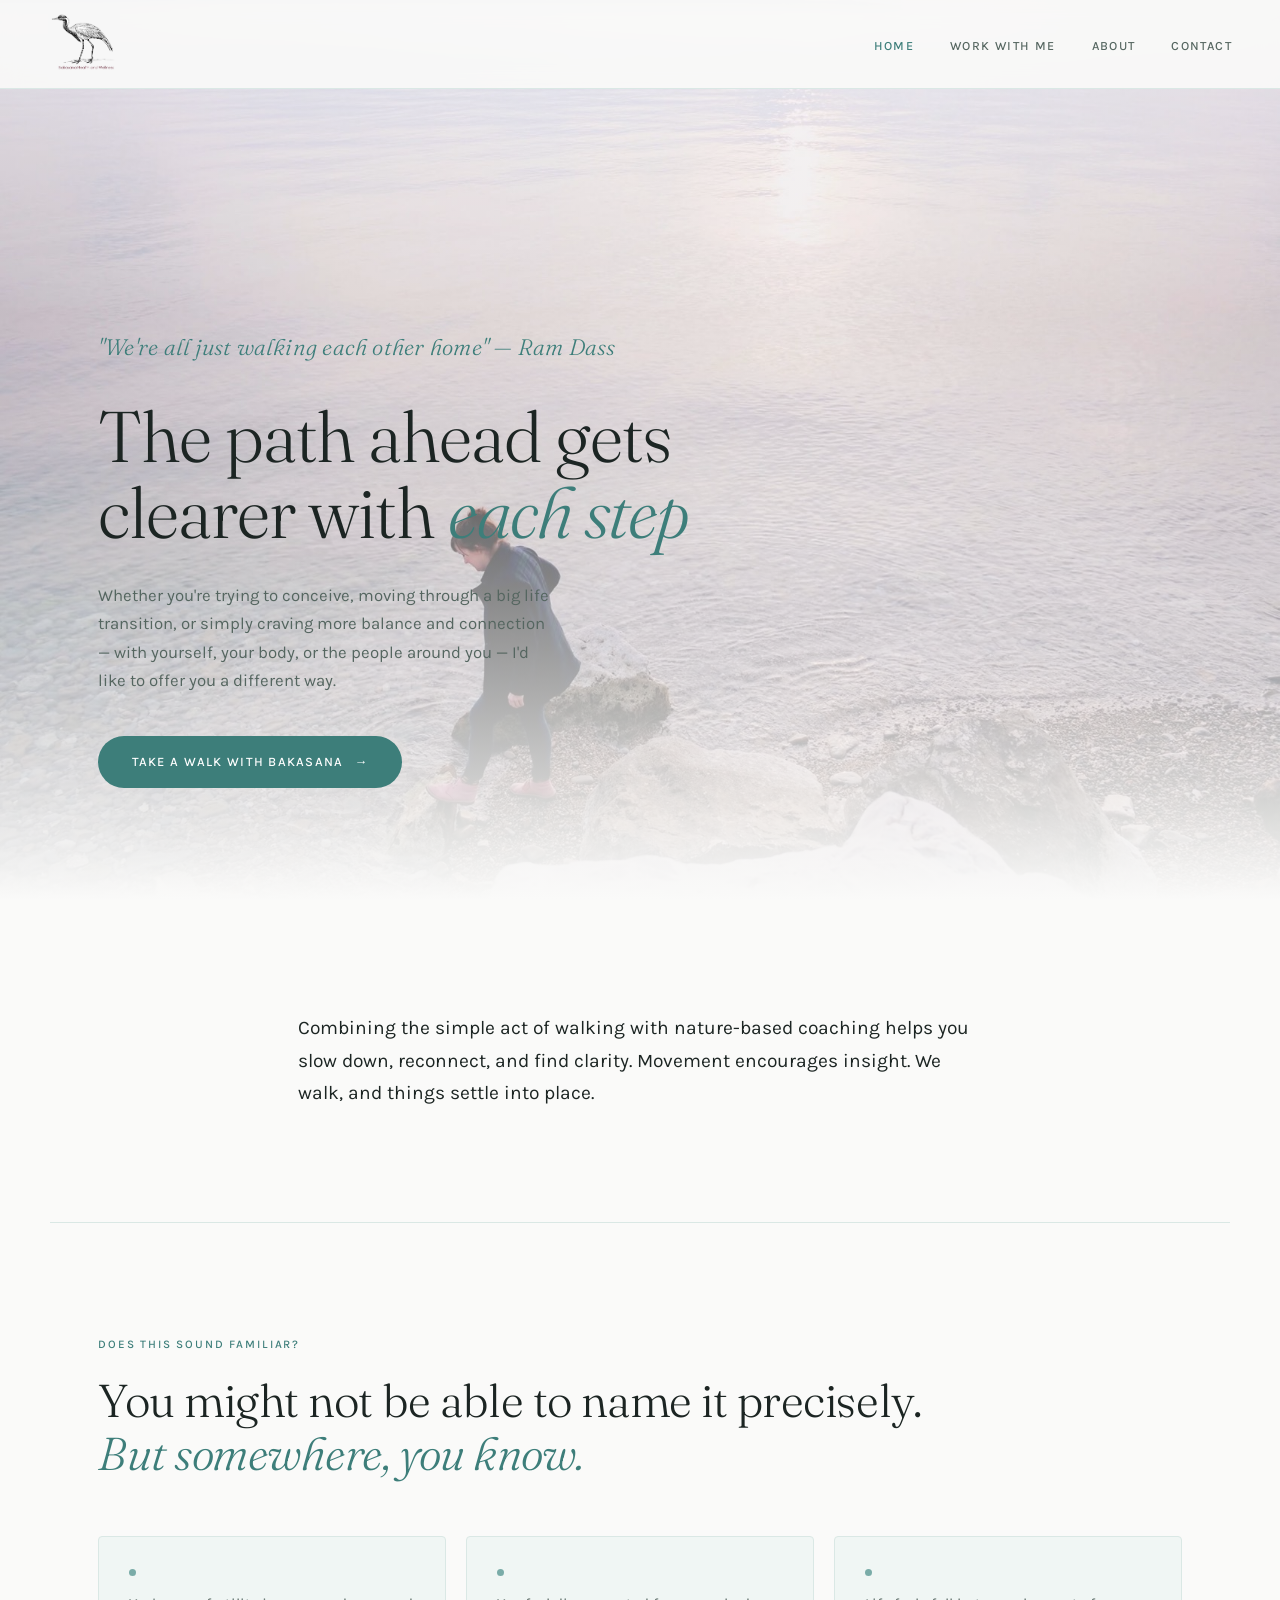
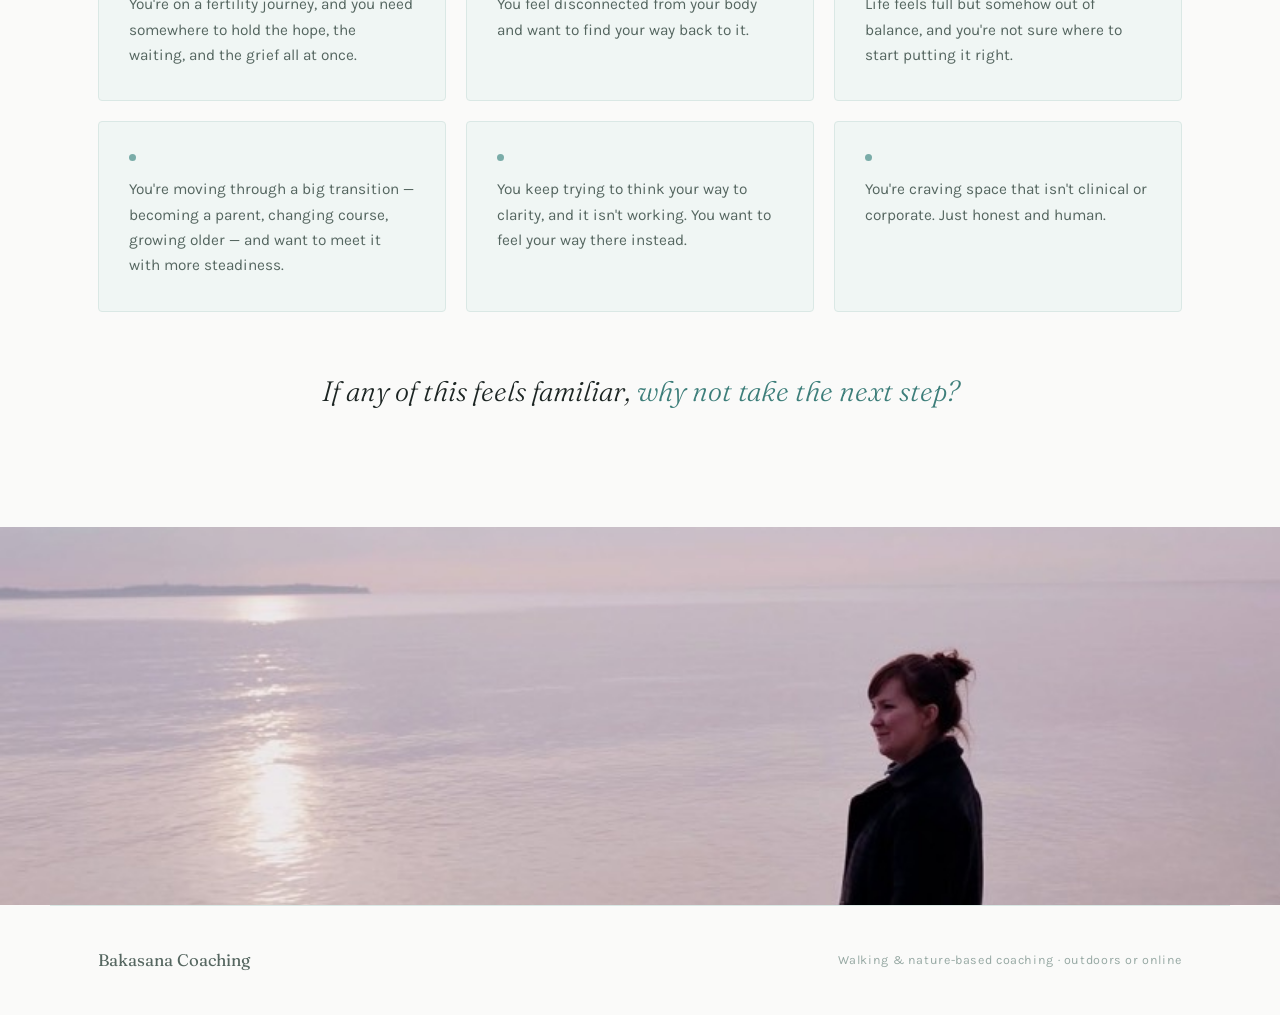
==== commit d85f04ed: "new changes" ====
--- a/index.html
+++ b/index.html
@@ -13,7 +13,7 @@
 <body>
 
 <nav>
-  <a href="index.html" class="nav-logo">Bakasana</a>
+  <a href="index.html" class="nav-logo"><img src="images/logo.png" alt="Bakasana Coaching"></a>
   <ul class="nav-links">
     <li><a href="index.html" class="active">Home</a></li>
     <li><a href="work-with-me.html">Work With Me</a></li>
--- a/style.css
+++ b/style.css
@@ -1,13 +1,13 @@
 :root {
-  --bg: #FCFBFA;
-  --surface: #F5F1F1;
-  --blush: #F8F3F4;
-  --text: #2E2A31;
-  --text-soft: #6B6670;
-  --muted: #A9A2A8;
-  --accent: #8A6B7C;
-  --accent-soft: #B79AA8;
-  --rule: #E8E3E4;
+  --bg: #FAFAF9;
+  --surface: #EFF5F3;
+  --blush: #F0F6F4;
+  --text: #1C2523;
+  --text-soft: #556660;
+  --muted: #96A8A3;
+  --accent: #3D7E7A;
+  --accent-soft: #7AACA8;
+  --rule: #DAE8E5;
 }
 
 *, *::before, *::after { box-sizing: border-box; margin: 0; padding: 0; }
@@ -30,22 +30,27 @@
   position: fixed;
   top: 0; left: 0; right: 0;
   z-index: 100;
-  padding: 1.1rem 3rem;
+  padding: 0.5rem 3rem;
   display: flex;
   align-items: center;
   justify-content: space-between;
-  background: rgba(252, 251, 250, 0.9);
+  background: rgba(250, 250, 249, 0.9);
   backdrop-filter: blur(10px);
   border-bottom: 1px solid var(--rule);
+  min-height: 5rem;
 }
 
 .nav-logo {
-  font-family: 'Fraunces', Georgia, serif;
-  font-size: 1.15rem;
-  font-weight: 400;
-  letter-spacing: 0.04em;
-  color: var(--text);
+  display: flex;
+  align-items: center;
   text-decoration: none;
+  flex-shrink: 0;
+}
+
+.nav-logo img {
+  height: 72px;
+  width: auto;
+  display: block;
 }
 
 .nav-links {
@@ -73,7 +78,7 @@
 .page-header {
   max-width: 1180px;
   margin: 0 auto;
-  padding: 10rem 3rem 5rem;
+  padding: 11rem 3rem 5rem;
   border-bottom: 1px solid var(--rule);
 }
 
@@ -121,9 +126,9 @@
   inset: 0;
   background: linear-gradient(
     to bottom,
-    rgba(252, 251, 250, 0.55) 0%,
-    rgba(252, 251, 250, 0.15) 35%,
-    rgba(252, 251, 250, 0.7) 78%,
+    rgba(250, 250, 249, 0.55) 0%,
+    rgba(250, 250, 249, 0.15) 35%,
+    rgba(250, 250, 249, 0.7) 78%,
     var(--bg) 100%
   );
 }
@@ -190,7 +195,7 @@
 }
 
 .btn:hover, .btn:focus-visible {
-  background: #6F5464;
+  background: #2D6460;
   transform: translateY(-2px);
 }
 
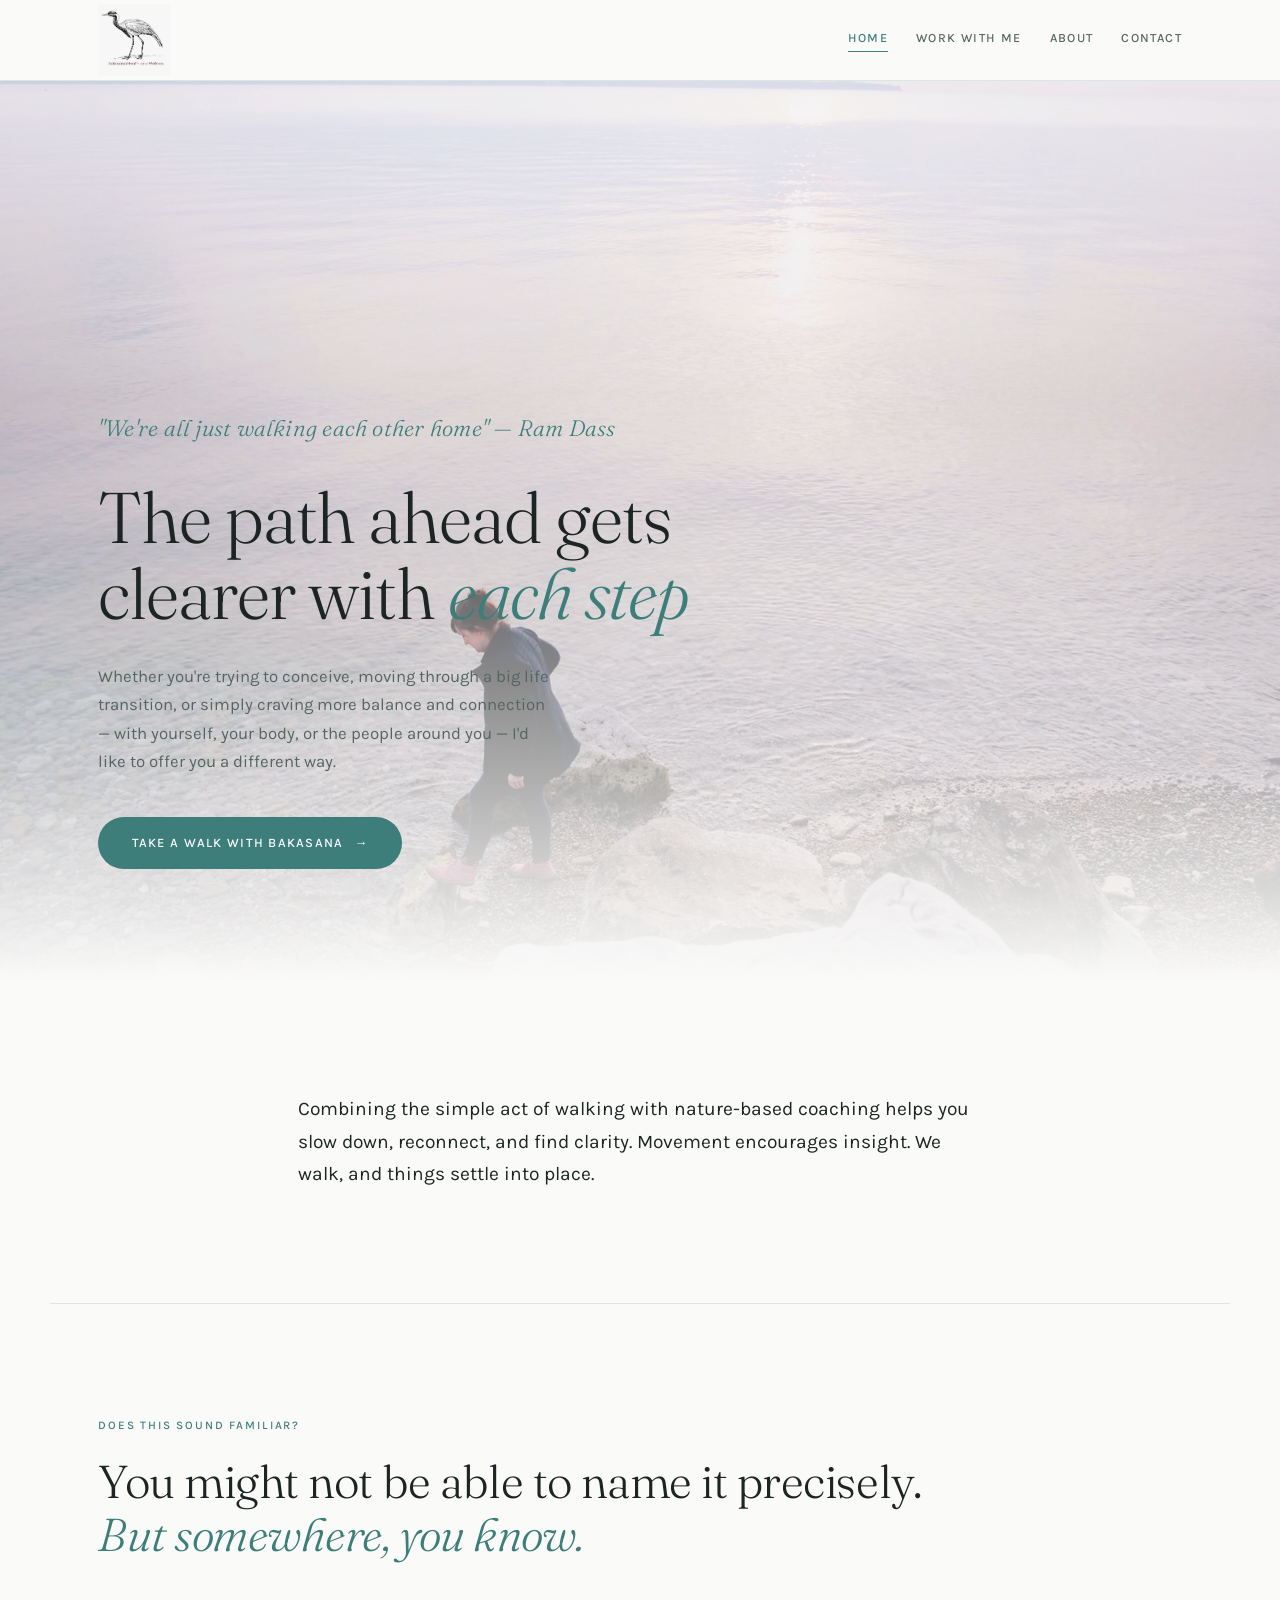
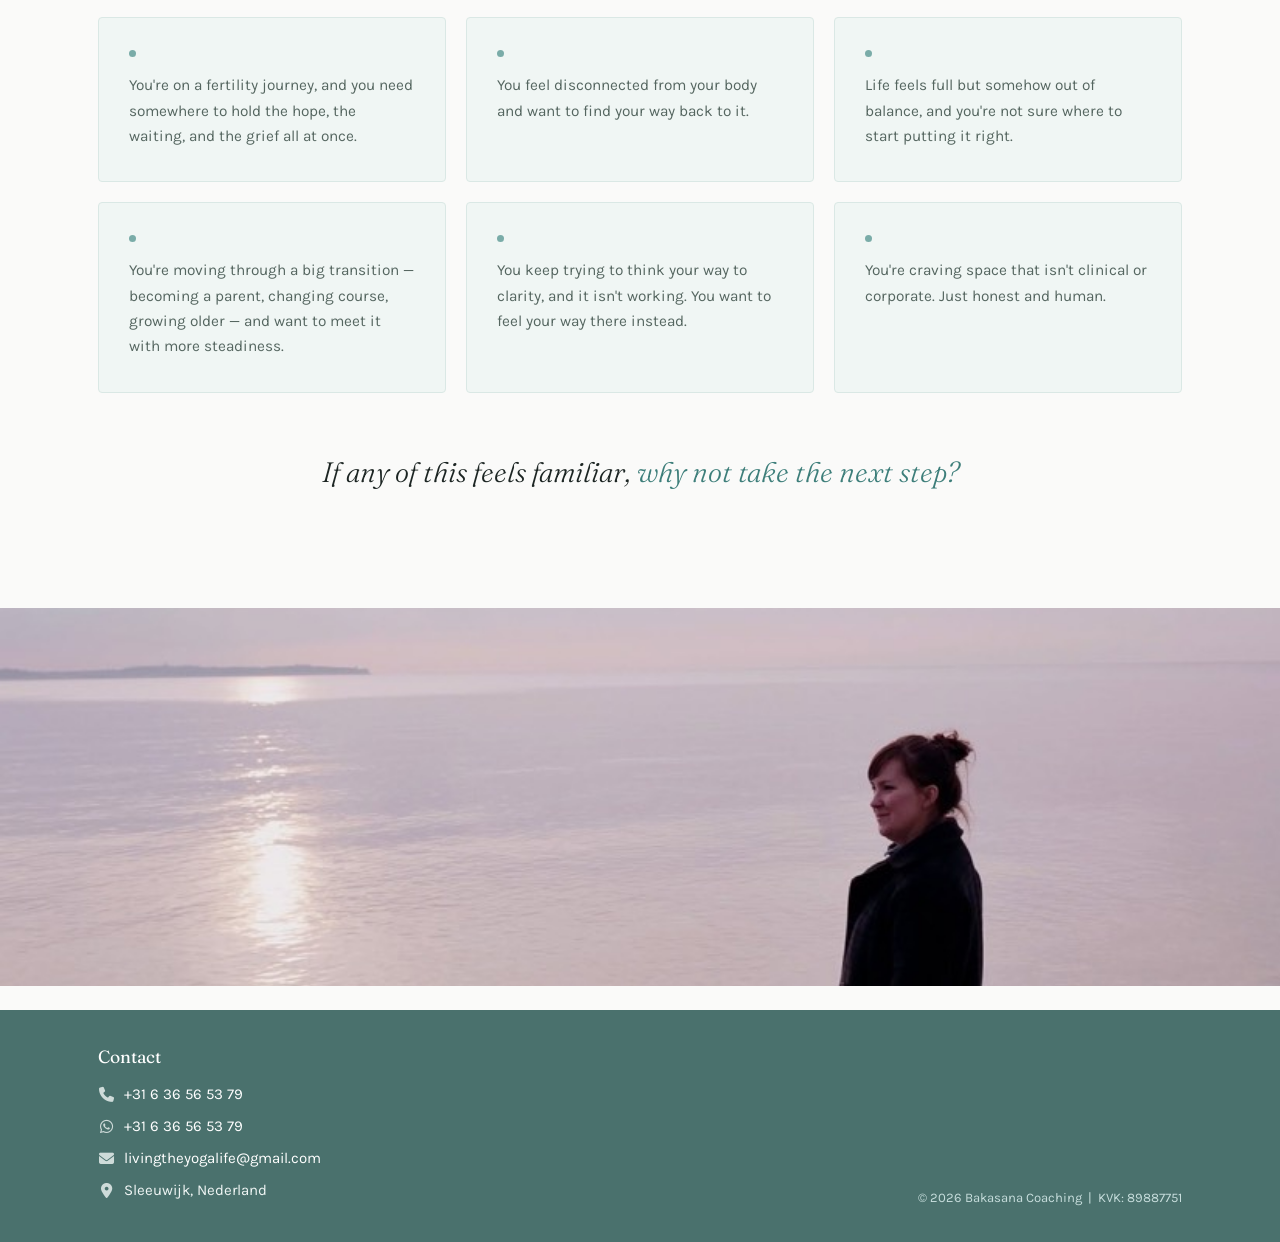
==== commit 804a7ccf: "new changes" ====
--- a/index.html
+++ b/index.html
@@ -8,19 +8,23 @@
   <link rel="preconnect" href="https://fonts.googleapis.com">
   <link rel="preconnect" href="https://fonts.gstatic.com" crossorigin>
   <link rel="stylesheet" href="https://fonts.googleapis.com/css2?family=Fraunces:ital,opsz,wght@0,9..144,300;0,9..144,400;0,9..144,500;1,9..144,300;1,9..144,400&family=Karla:wght@300;400;500&display=swap">
+  <link rel="stylesheet" href="https://cdnjs.cloudflare.com/ajax/libs/font-awesome/6.5.0/css/all.min.css">
   <link rel="stylesheet" href="style.css">
 </head>
 <body>
 
-<nav>
-  <a href="index.html" class="nav-logo"><img src="images/logo.png" alt="Bakasana Coaching"></a>
-  <ul class="nav-links">
-    <li><a href="index.html" class="active">Home</a></li>
-    <li><a href="work-with-me.html">Work With Me</a></li>
-    <li><a href="about.html">About</a></li>
-    <li><a href="contact.html">Contact</a></li>
-  </ul>
-</nav>
+<header class="site-header">
+  <div class="nav-inner">
+    <a href="index.html" class="nav-logo"><img src="images/logo.png" alt="Bakasana Coaching"></a>
+    <button class="menu-toggle" aria-label="Menu">☰</button>
+    <nav class="main-nav">
+      <a href="index.html" class="active">Home</a>
+      <a href="work-with-me.html">Work With Me</a>
+      <a href="about.html">About</a>
+      <a href="contact.html">Contact</a>
+    </nav>
+  </div>
+</header>
 
 <header class="hero">
   <img class="hero-img" src="images/hero-shore.jpg" alt="Sarah walking along a pebbled shoreline at dusk, still water stretching to the horizon">
@@ -85,10 +89,21 @@
   <img src="images/standing-water.jpg" alt="Sarah standing on a rock at the water's edge, looking out across a still sea at dawn">
 </div>
 
-<footer>
-  <span class="footer-name">Bakasana Coaching</span>
-  <span class="footer-note">Walking &amp; nature-based coaching · outdoors or online</span>
+<footer class="site-footer">
+  <div class="footer-grid">
+    <div>
+      <h3>Contact</h3>
+      <ul class="footer-contact">
+        <li><i class="fa-solid fa-phone ci"></i> <a href="tel:+31636565379">+31 6 36 56 53 79</a></li>
+        <li><i class="fa-brands fa-whatsapp ci"></i> <a href="https://wa.me/31636565379" target="_blank" rel="noopener">+31 6 36 56 53 79</a></li>
+        <li><i class="fa-solid fa-envelope ci"></i> <a href="mailto:livingtheyogalife@gmail.com">livingtheyogalife@gmail.com</a></li>
+        <li><i class="fa-solid fa-location-dot ci"></i> Sleeuwijk, Nederland</li>
+      </ul>
+    </div>
+    <div class="smallprint">© <span class="year"></span> Bakasana Coaching &nbsp;|&nbsp; KVK: 89887751</div>
+  </div>
 </footer>
 
+<script src="script.js"></script>
 </body>
 </html>
--- a/style.css
+++ b/style.css
@@ -26,17 +26,23 @@
 img { max-width: 100%; display: block; }
 
 /* ── Nav ── */
-nav {
-  position: fixed;
-  top: 0; left: 0; right: 0;
+.site-header {
+  position: sticky;
+  top: 0;
   z-index: 100;
-  padding: 0.5rem 3rem;
+  background: rgba(250, 250, 249, 0.92);
+  backdrop-filter: saturate(180%) blur(10px);
+  border-bottom: 1px solid var(--rule);
+}
+
+.nav-inner {
+  max-width: 1180px;
+  margin: 0 auto;
+  padding: 0 3rem;
   display: flex;
   align-items: center;
   justify-content: space-between;
-  background: rgba(250, 250, 249, 0.9);
-  backdrop-filter: blur(10px);
-  border-bottom: 1px solid var(--rule);
+  gap: 1rem;
   min-height: 5rem;
 }
 
@@ -53,14 +59,13 @@
   display: block;
 }
 
-.nav-links {
-  display: flex;
-  gap: 2.25rem;
-  list-style: none;
+.main-nav {
+  display: flex;
   align-items: center;
 }
 
-.nav-links a {
+.main-nav a {
+  margin-left: 1.75rem;
   font-size: 0.78rem;
   font-weight: 500;
   letter-spacing: 0.11em;
@@ -68,11 +73,27 @@
   color: var(--text-soft);
   text-decoration: none;
   transition: color 0.2s;
-}
-
-.nav-links a:hover,
-.nav-links a:focus-visible,
-.nav-links a.active { color: var(--accent); }
+  border-bottom: 1px solid transparent;
+  padding-bottom: 2px;
+}
+
+.main-nav a:hover,
+.main-nav a:focus-visible,
+.main-nav a.active {
+  color: var(--accent);
+  border-bottom-color: var(--accent);
+}
+
+.menu-toggle {
+  display: none;
+  background: none;
+  border: none;
+  font-size: 1.7rem;
+  cursor: pointer;
+  color: var(--text);
+  padding: 0.2rem 0.4rem;
+  line-height: 1;
+}
 
 /* ── Page header (non-home pages) ── */
 .page-header {
@@ -559,34 +580,102 @@
 textarea { resize: vertical; min-height: 130px; }
 
 /* ── Footer ── */
-footer {
+.site-footer {
+  background: #4A716D;
+  color: #f0f6f5;
+  padding: 2rem 0;
+  margin-top: 1.5rem;
+}
+
+.site-footer h3 {
+  font-family: 'Fraunces', Georgia, serif;
+  font-size: 1.1rem;
+  font-weight: 400;
+  color: #ffffff;
+  margin: 0 0 0.6rem;
+}
+
+.footer-grid {
   max-width: 1180px;
   margin: 0 auto;
-  padding: 2.5rem 3rem;
-  display: flex;
-  justify-content: space-between;
+  padding: 0 3rem;
+  display: grid;
+  grid-template-columns: 1fr auto;
+  gap: 1.5rem;
+  align-items: start;
+}
+
+.footer-contact {
+  list-style: none;
+  padding: 0;
+  margin: 0;
+}
+
+.footer-contact li {
+  display: flex;
   align-items: center;
-  gap: 1rem;
-  border-top: 1px solid var(--rule);
-}
-
-.footer-name {
-  font-family: 'Fraunces', Georgia, serif;
-  font-size: 1.05rem;
-  font-weight: 400;
-  color: var(--text-soft);
-}
-
-.footer-note {
-  font-size: 0.78rem;
-  letter-spacing: 0.05em;
-  color: var(--muted);
+  gap: 0.6rem;
+  margin: 0.4rem 0;
+  font-size: 0.94rem;
+}
+
+.footer-contact .ci {
+  width: 1rem;
+  text-align: center;
+  flex-shrink: 0;
+  opacity: 0.8;
+}
+
+.footer-contact a {
+  color: #ffffff;
+  text-decoration: none;
+}
+
+.footer-contact a:hover { text-decoration: underline; }
+
+.smallprint {
+  align-self: end;
+  color: #c8dedd;
+  font-size: 0.82rem;
+  text-align: right;
+  white-space: nowrap;
 }
 
 /* ── Responsive ── */
 @media (max-width: 880px) {
-  nav { padding: 0.9rem 1.4rem; }
-  .nav-links { display: none; }
+  /* Mobile nav */
+  .nav-inner { padding: 0 1.4rem; }
+  .menu-toggle { display: block; }
+  .site-header { position: relative; }
+
+  .main-nav {
+    display: none;
+    flex-direction: column;
+    background: var(--bg);
+    position: absolute;
+    top: 5rem;
+    left: 0;
+    right: 0;
+    z-index: 100;
+    padding: 0.5rem 0;
+    border-top: 1px solid var(--rule);
+    border-bottom: 1px solid var(--rule);
+    box-shadow: 0 6px 12px rgba(0,0,0,0.06);
+  }
+
+  .main-nav a {
+    margin: 0;
+    padding: 0.7rem 1.5rem;
+    display: block;
+    text-align: center;
+    border-bottom: 1px solid var(--rule);
+    border-left: none;
+  }
+
+  .main-nav a:last-child { border-bottom: none; }
+  .main-nav.open { display: flex; }
+
+  /* Layout */
   .hero { min-height: 88vh; }
   .hero-inner { padding: 0 1.4rem 4rem; }
   .hero-headline { max-width: none; }
@@ -599,9 +688,12 @@
   .about { grid-template-columns: 1fr; gap: 2.5rem; }
   .about-photo { max-width: 420px; }
   .contact-inner { grid-template-columns: 1fr; gap: 2.75rem; padding: 4.5rem 1.4rem; }
-  footer { flex-direction: column; text-align: center; padding: 2.25rem 1.4rem; }
   .path-list { padding-left: 1.75rem; }
   .path-list li::before { left: -1.75rem; }
+
+  /* Footer */
+  .footer-grid { grid-template-columns: 1fr; padding: 0 1.4rem; }
+  .smallprint { text-align: left; padding-top: 0.75rem; border-top: 1px solid rgba(255,255,255,0.2); white-space: normal; }
 }
 
 @media (prefers-reduced-motion: reduce) {
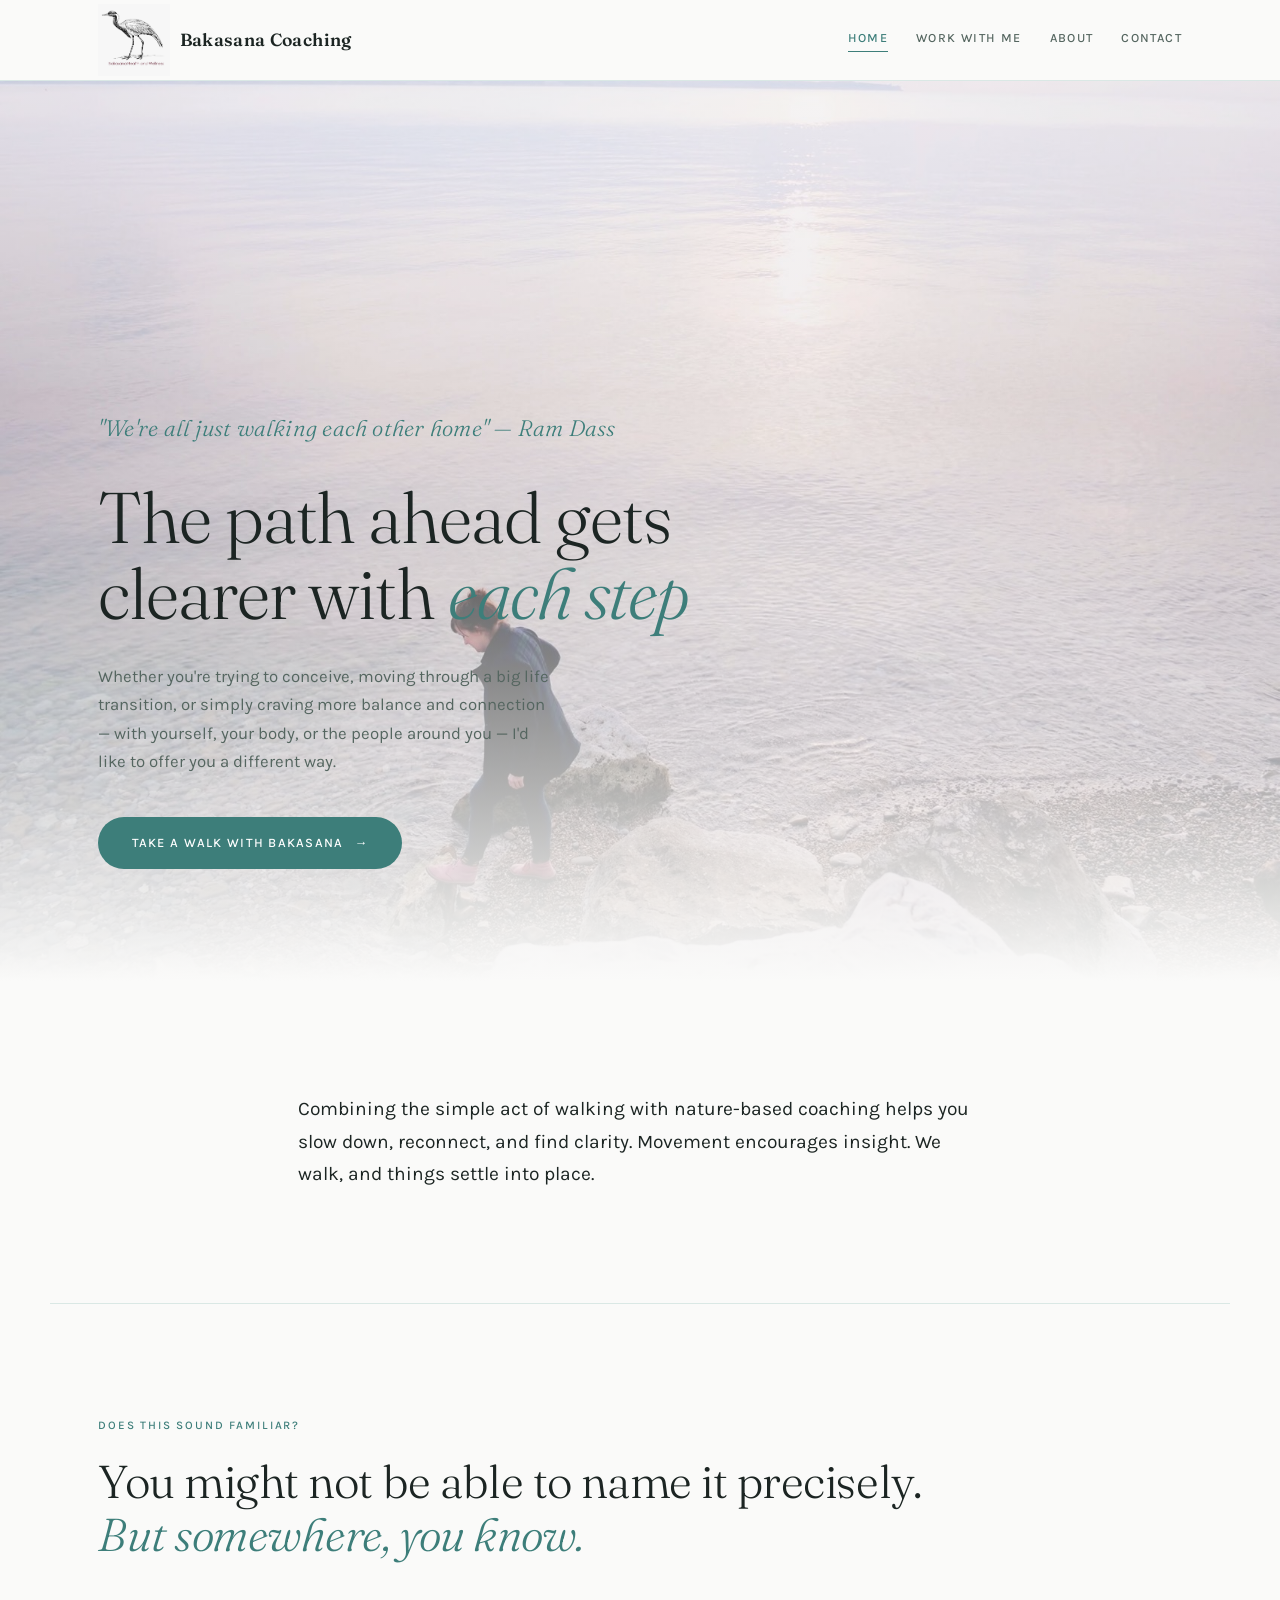
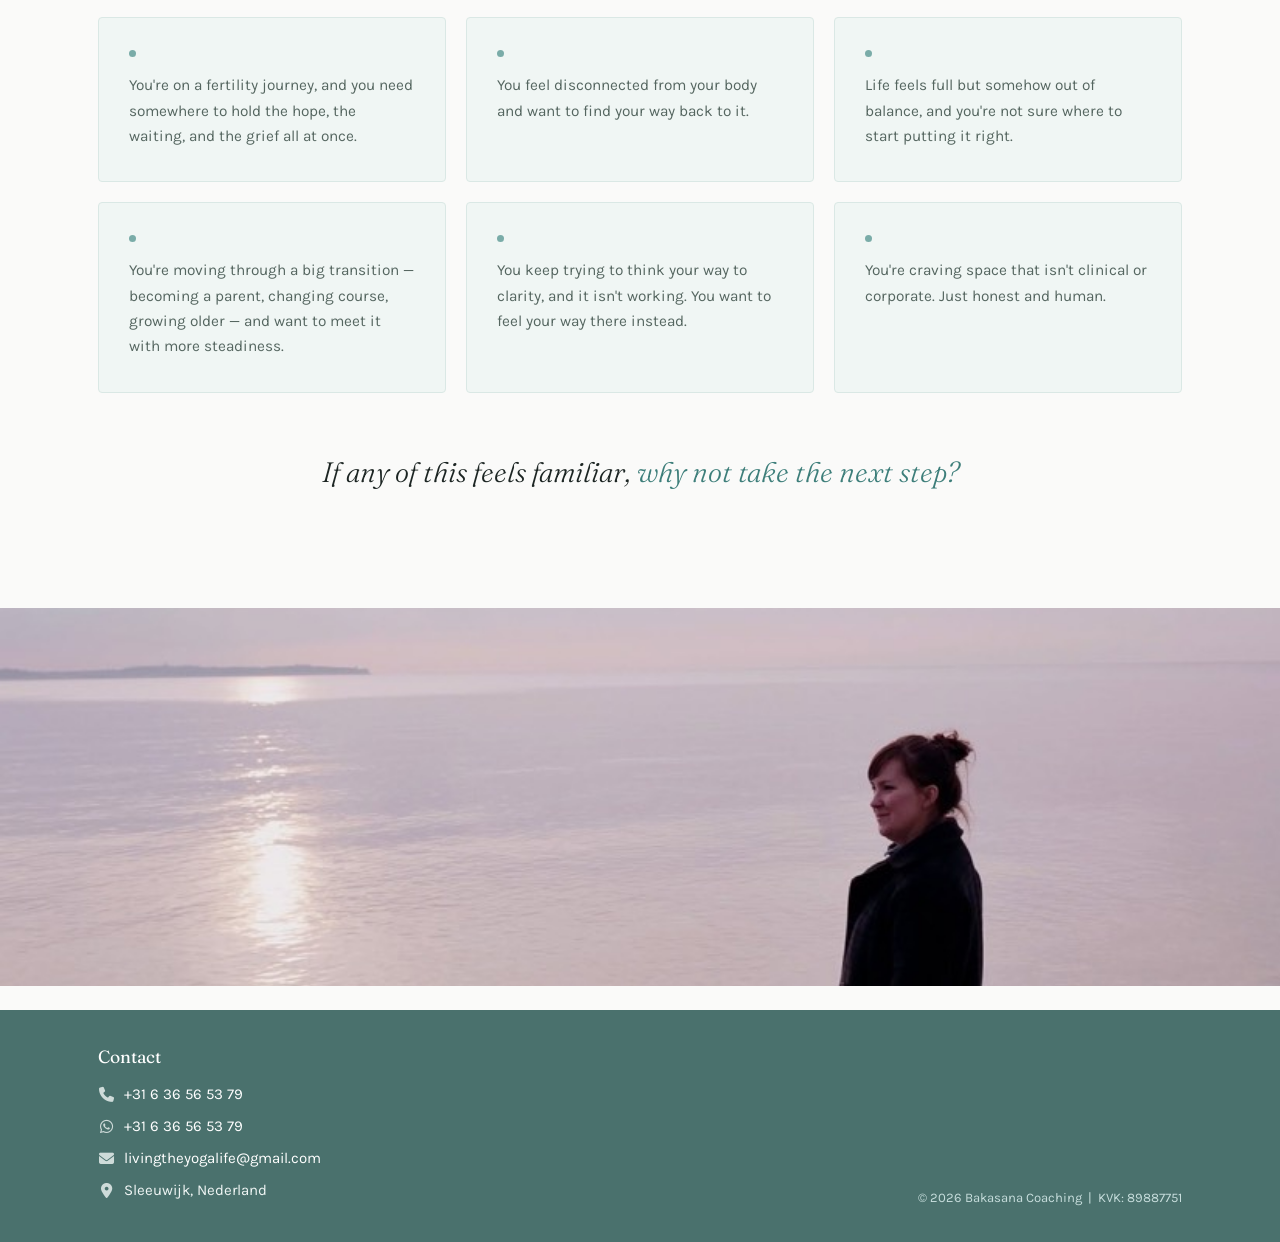
==== commit f17a6ea0: "new changes" ====
--- a/index.html
+++ b/index.html
@@ -15,7 +15,7 @@
 
 <header class="site-header">
   <div class="nav-inner">
-    <a href="index.html" class="nav-logo"><img src="images/logo.png" alt="Bakasana Coaching"></a>
+    <a href="index.html" class="nav-logo"><img src="images/logo.png" alt="Bakasana Coaching logo"> Bakasana Coaching</a>
     <button class="menu-toggle" aria-label="Menu">☰</button>
     <nav class="main-nav">
       <a href="index.html" class="active">Home</a>
--- a/style.css
+++ b/style.css
@@ -49,8 +49,14 @@
 .nav-logo {
   display: flex;
   align-items: center;
+  gap: 0.6rem;
   text-decoration: none;
   flex-shrink: 0;
+  font-family: 'Fraunces', Georgia, serif;
+  font-size: 1.1rem;
+  font-weight: 600;
+  letter-spacing: 0.02em;
+  color: var(--text);
 }
 
 .nav-logo img {
